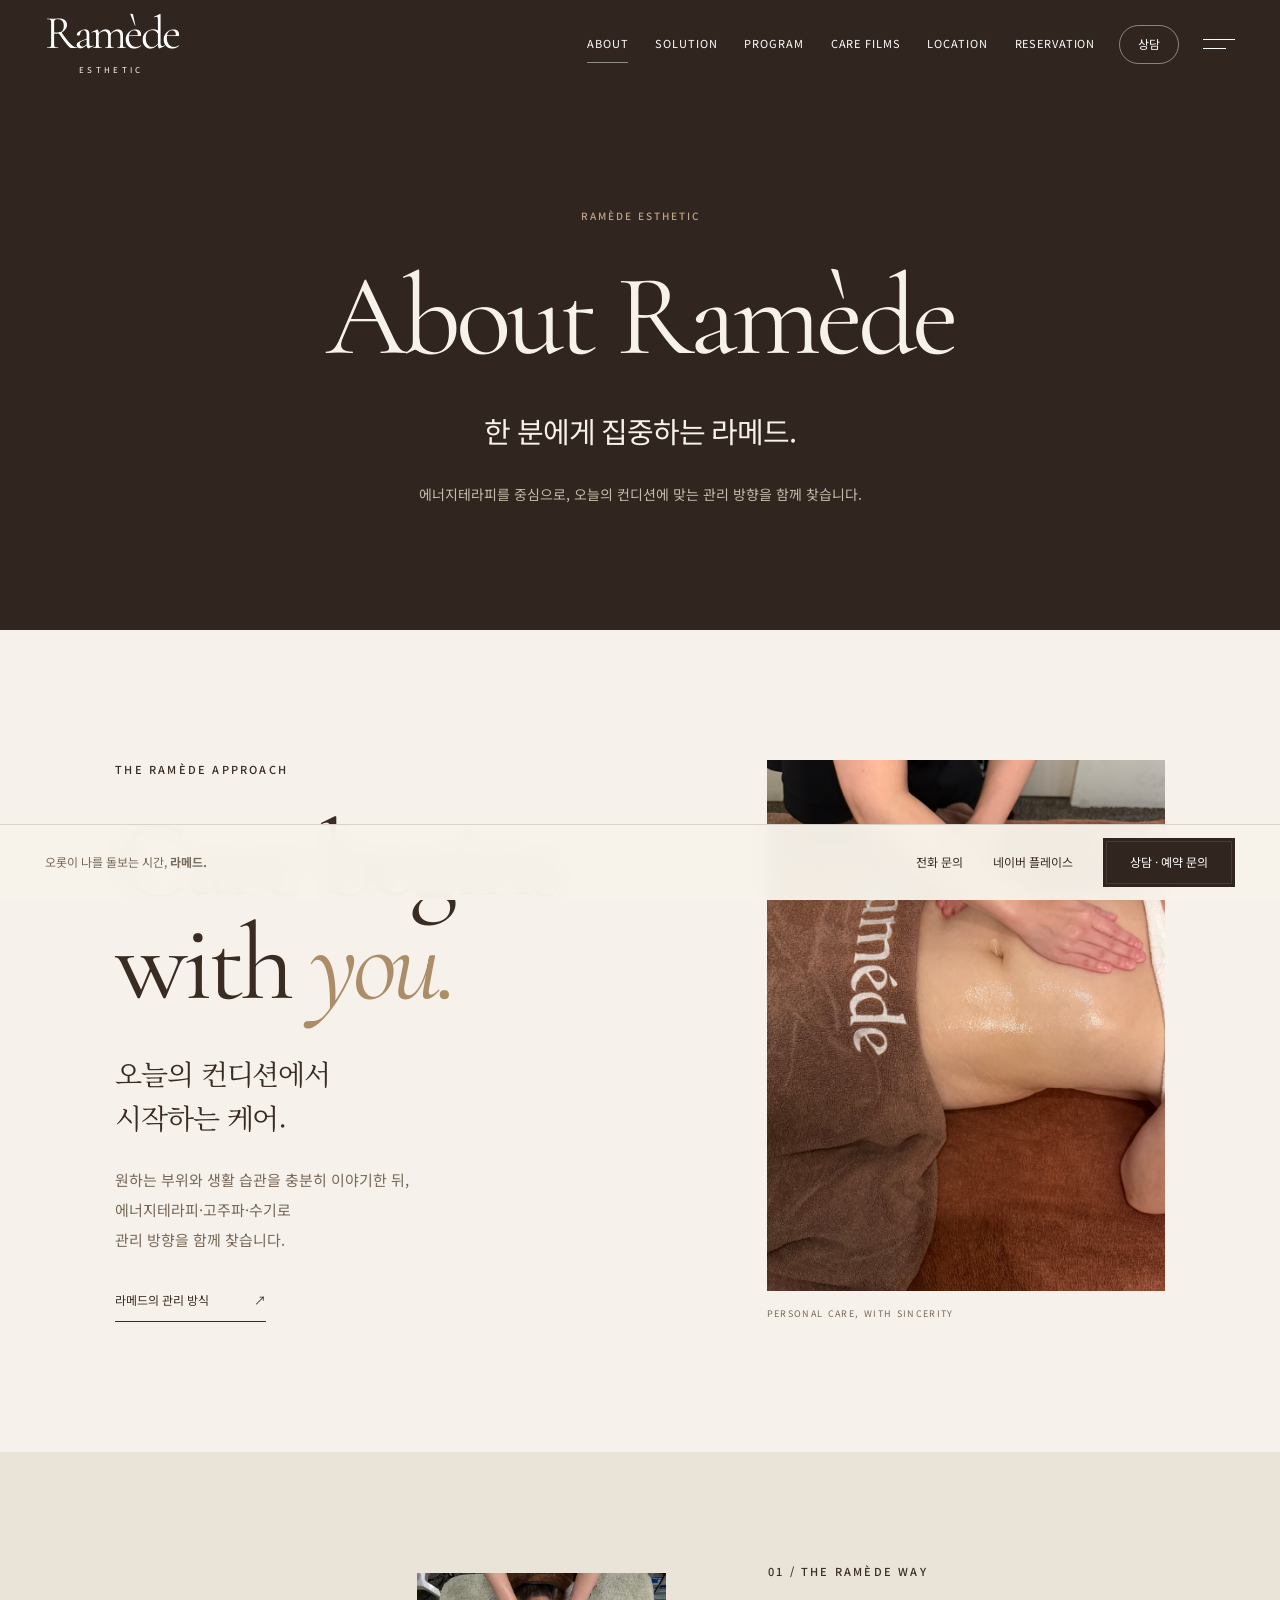
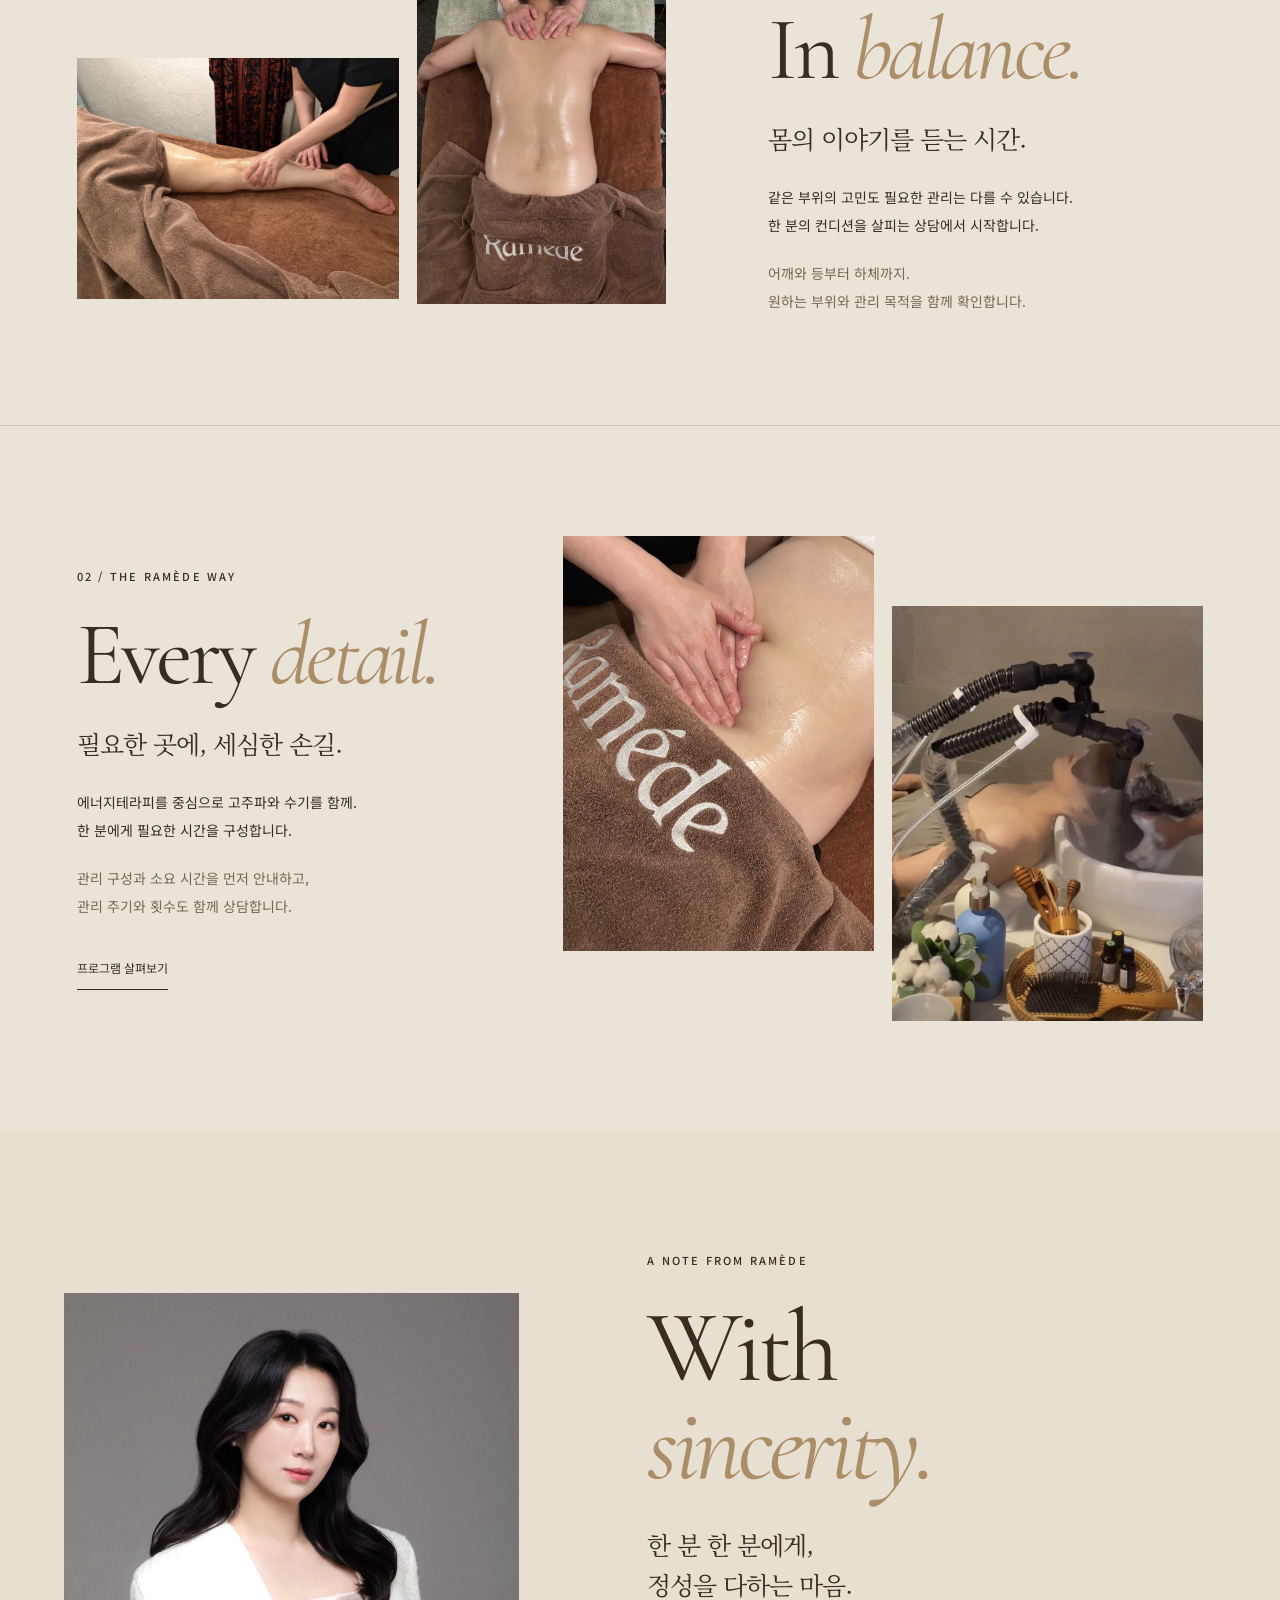
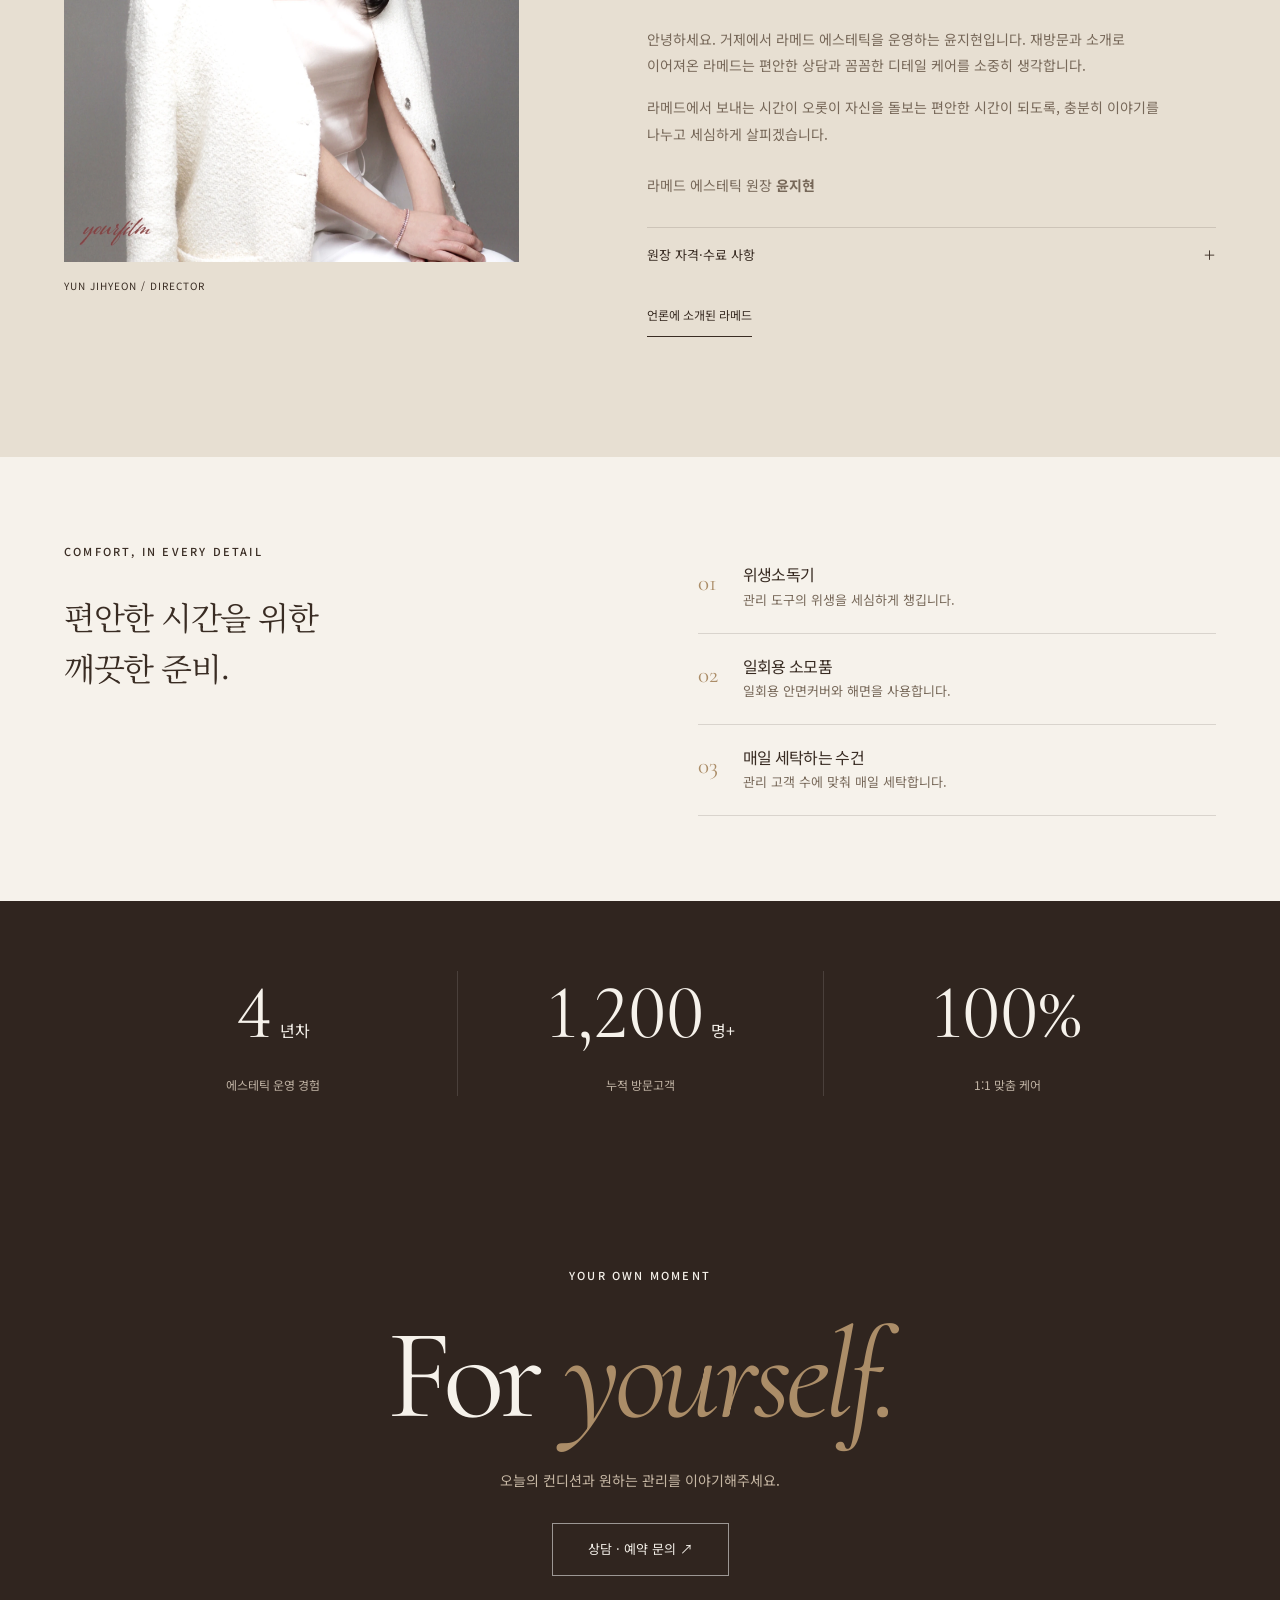
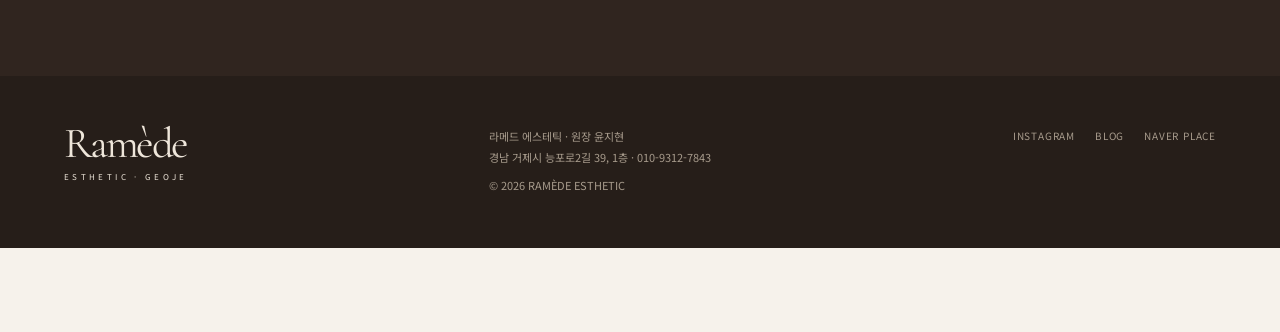
==== about.html @ 5713759b "Add dedicated pages and immersive navigation r44" ====
<!doctype html>
<html lang="ko"><head><meta charset="utf-8"><script>/* Set the initial position before content or fragment targets are parsed. */if('scrollRestoration' in history)history.scrollRestoration='manual';if(location.hash)history.replaceState(history.state,'',location.pathname+location.search);window.scrollTo({top:0,left:0,behavior:'instant'});window.addEventListener('pageshow',function(e){if(e.persisted)window.scrollTo({top:0,left:0,behavior:'instant'});});</script><meta name="viewport" content="width=device-width,initial-scale=1"><meta name="theme-color" content="#49382c"><title>라메드 소개 | 라메드 에스테틱</title><meta name="description" content="한 분 한 분의 컨디션을 살피는 라메드 에스테틱. 거제 능포동 에너지테라피·고주파·수기·헤드스파·맞춤 스킨케어. 상담 및 프로그램 안내."><meta property="og:title" content="라메드 에스테틱"><meta property="og:description" content="오롯이 나를 돌보는 시간, 라메드"><link rel="icon" href="favicon.svg"><link rel="preconnect" href="https://fonts.googleapis.com"><link rel="preconnect" href="https://fonts.gstatic.com" crossorigin><link href="https://fonts.googleapis.com/css2?family=Cormorant+Garamond:ital,wght@0,400;0,500;1,400&family=Noto+Sans+KR:wght@400;500;600&family=Noto+Serif+KR:wght@400;500&display=swap" rel="stylesheet"><link rel="stylesheet" href="style.css?v=20261109-r44"><script defer src="script.js?v=20261109-r44"></script></head><body class="subpage about-page"><a class="skip" href="#main">본문 바로가기</a><header class="site-header"><a class="logo" href="index.html" aria-label="라메드 처음으로">Ramède<span>ESTHETIC</span></a><nav class="desktop-nav" aria-label="주 메뉴"><a href="about.html">ABOUT</a><a href="solution.html">SOLUTION</a><a href="program.html">PROGRAM</a><a href="care-films.html">CARE FILMS</a><a href="location.html">LOCATION</a><a href="reservation.html">RESERVATION</a></nav><a class="header-contact" href="reservation.html">상담</a><button class="menu-toggle" aria-label="전체 메뉴 열기" aria-expanded="false" aria-controls="full-menu"><span></span><span></span></button></header><main id="main"><section class="page-heading"><p class="small-label">RAMÈDE ESTHETIC</p><h1>About Ramède</h1><h2>한 분에게 집중하는 라메드.</h2><p>에너지테라피를 중심으로, 오늘의 컨디션에 맞는 관리 방향을 함께 찾습니다.</p></section><section id="brand-story" class="brand-story"><div class="story-line reveal"><p class="small-label">THE RAMÈDE APPROACH</p><h2>Care begins<br>with <em>you.</em></h2><h3>오늘의 컨디션에서<br>시작하는 케어.</h3><p>원하는 부위와 생활 습관을 충분히 이야기한 뒤,<br>에너지테라피·고주파·수기로<br>관리 방향을 함께 찾습니다.</p><a class="underlined" href="#our-way">라메드의 관리 방식 <span>↗</span></a></div><figure class="about-photo reveal"><img src="promise-abdomen-20261106.jpeg" alt="라메드의 실제 복부 수기 관리" loading="lazy"><figcaption>PERSONAL CARE, WITH SINCERITY</figcaption></figure></section>
<div class="philosophy" id="our-way"><section class="balance feature"><div class="balance-photos reveal"><figure><img src="balance-small.webp" width="1600" height="1200" alt="라메드의 실제 하체 수기 관리 사진" loading="lazy"></figure><figure><img src="balance-large.webp" width="1350" height="1800" alt="라메드의 실제 등과 어깨 수기 관리 사진" loading="lazy"></figure></div><div class="feature-copy reveal"><p class="section-no">01 / THE RAMÈDE WAY</p><h2>In <em>balance.</em></h2><h3>몸의 이야기를 듣는 시간.</h3><p>같은 부위의 고민도 필요한 관리는 다를 수 있습니다.<br>한 분의 컨디션을 살피는 상담에서 시작합니다.</p><p class="subtle">어깨와 등부터 하체까지.<br>원하는 부위와 관리 목적을 함께 확인합니다.</p></div></section>
<section class="detail feature"><div class="feature-copy reveal"><p class="section-no">02 / THE RAMÈDE WAY</p><h2>Every <em>detail.</em></h2><h3>필요한 곳에, 세심한 손길.</h3><p>에너지테라피를 중심으로 고주파와 수기를 함께.<br>한 분에게 필요한 시간을 구성합니다.</p><p class="subtle">관리 구성과 소요 시간을 먼저 안내하고,<br>관리 주기와 횟수도 함께 상담합니다.</p><a class="underlined" href="program.html">프로그램 살펴보기</a></div><div class="detail-photo reveal"><img src="selected-photo-2-20261104.webp" alt="라메드의 실제 관리 손길" loading="lazy"><img src="detail-headspa-clean.webp" alt="라메드의 실제 헤드스파 관리 장면" loading="lazy"></div></section>
</div><section class="director section" id="director"><div class="director-photo reveal"><img src="director.webp" alt="라메드 에스테틱 윤지현 원장 프로필" loading="lazy"><span>YUN JIHYEON / DIRECTOR</span></div><div class="director-copy reveal"><p class="small-label">A NOTE FROM RAMÈDE</p><h2>With<br><em>sincerity.</em></h2><h3>한 분 한 분에게,<br>정성을 다하는 마음.</h3><p>안녕하세요. 거제에서 라메드 에스테틱을 운영하는 윤지현입니다. 재방문과 소개로 이어져온 라메드는 편안한 상담과 꼼꼼한 디테일 케어를 소중히 생각합니다.</p><p>라메드에서 보내는 시간이 오롯이 자신을 돌보는 편안한 시간이 되도록, 충분히 이야기를 나누고 세심하게 살피겠습니다.</p><p class="signature">라메드 에스테틱 원장 <strong>윤지현</strong></p><details class="credentials"><summary>원장 자격·수료 사항 <span>＋</span></summary><ul><li>에스테틱 운영 4년 차</li><li>피부관리사 국가자격증 취득 / 종합미용사 면허 취득</li><li>에너지테라피 자격증 2급 수료</li><li>체형관리사·두피관리사 자격증 1급 수료</li><li>경락마사지 강사증 1급 수료</li></ul></details><a class="underlined" href="https://www.sikyungnews.com/news_view.jsp?ncd=4983" target="_blank" rel="noopener">언론에 소개된 라메드</a></div></section>
<section class="hygiene section"><div class="reveal"><p class="small-label">COMFORT, IN EVERY DETAIL</p><h2>편안한 시간을 위한<br>깨끗한 준비.</h2></div><div class="hygiene-items reveal"><div><span>01</span><h3>위생소독기</h3><p>관리 도구의 위생을 세심하게 챙깁니다.</p></div><div><span>02</span><h3>일회용 소모품</h3><p>일회용 안면커버와 해면을 사용합니다.</p></div><div><span>03</span><h3>매일 세탁하는 수건</h3><p>관리 고객 수에 맞춰 매일 세탁합니다.</p></div></div></section>
<section class="facts" id="facts" aria-label="라메드의 관리 원칙"><div class="fact-item" style="--fact-order:0"><span class="sr-only">운영 4년 차</span><span class="fact-value" aria-hidden="true"><span data-count-to="4">4</span><span class="fact-unit">년차</span></span><p>에스테틱 운영 경험</p></div><div class="fact-item" style="--fact-order:1"><span class="sr-only">누적 방문고객 1200명 이상</span><span class="fact-value" aria-hidden="true"><span data-count-to="1200" data-count-format="ko-KR">1,200</span><span class="fact-unit">명+</span></span><p>누적 방문고객</p></div><div class="fact-item" style="--fact-order:2"><span class="sr-only">100퍼센트 1대1 맞춤 케어</span><span class="fact-value" aria-hidden="true"><span data-count-to="100">100</span>%</span><p>1:1 맞춤 케어</p></div></section>
<section class="page-cta"><p class="small-label">YOUR OWN MOMENT</p><h2>For <em>yourself.</em></h2><p>오늘의 컨디션과 원하는 관리를 이야기해주세요.</p><a class="outline-link" href="reservation.html">상담 · 예약 문의 ↗</a></section></main><footer><a class="logo" href="index.html">Ramède<span>ESTHETIC · GEOJE</span></a><div><p>라메드 에스테틱 · 원장 윤지현</p><p>경남 거제시 능포로2길 39, 1층 · 010-9312-7843</p><small>© 2026 RAMÈDE ESTHETIC</small></div><div class="social"><a href="https://www.instagram.com/ramede_spa/" target="_blank" rel="noopener">INSTAGRAM</a><a href="https://blog.naver.com/ramede_spa" target="_blank" rel="noopener">BLOG</a><a href="https://map.naver.com/p/entry/place/1915856797?placePath=%2Fhome" target="_blank" rel="noopener">NAVER PLACE</a></div></footer>

<div class="fixed-bar" aria-label="빠른 상담"><p>오롯이 나를 돌보는 시간, <strong>라메드.</strong></p><a href="tel:01093127843">전화 문의</a><a href="https://map.naver.com/p/entry/place/1915856797?placePath=%2Fhome" target="_blank" rel="noopener">네이버 플레이스</a><a class="fixed-primary" href="reservation.html">상담 · 예약 문의</a></div>
<div class="full-menu" id="full-menu" role="dialog" aria-modal="true" aria-label="전체 메뉴" hidden><div class="menu-masthead"><a class="logo" href="index.html" aria-label="라메드 처음으로">Ramède<span>ESTHETIC</span></a><button class="menu-close" aria-label="전체 메뉴 닫기">×</button><p>오롯이, 나를 돌보는 시간.</p></div><nav aria-label="전체 메뉴 항목"><a href="about.html">ABOUT <small>라메드 소개</small></a><div class="menu-group"><div class="menu-row"><a href="solution.html">SOLUTION</a><button aria-label="고민별 관리 하위 메뉴 열기" aria-expanded="false" aria-controls="solution-links">⌄</button></div><div id="solution-links" class="menu-sublinks" hidden><a href="body-care.html">전신·바디라인</a><a href="skin-care.html">피부 고민</a><a href="head-spa.html">두피·헤드스파</a><a href="focused-care.html">부위별 집중 관리</a></div></div><div class="menu-group"><div class="menu-row"><a href="program.html">PROGRAM</a><button aria-label="프로그램 하위 메뉴 열기" aria-expanded="false" aria-controls="program-links">⌄</button></div><div id="program-links" class="menu-sublinks" hidden><a href="body-care.html">Body Care · 전신 관리</a><a href="skin-care.html">Skin Care · 맞춤 스킨케어</a><a href="head-spa.html">Head Spa · 두피 관리</a><a href="focused-care.html">Focused Care · 부위별 관리</a></div></div><a href="care-films.html">CARE FILMS <small>실제 관리 영상</small></a><a href="location.html">LOCATION <small>오시는 길</small></a><a href="reservation.html">RESERVATION <small>상담·예약 문의</small></a></nav><div class="menu-contact"><a href="tel:01093127843">010-9312-7843</a><span>GEOJE · RAMÈDE ESTHETIC</span></div></div></body></html>
---- style.css ----
@charset "UTF-8";
:root{--ink:#392c23;--muted:#776859;--paper:#f6f2eb;--cream:#eae2d6;--dark:#30251f;--accent:#ab8d68;--line:#392c2326;--serif:'Cormorant Garamond','Noto Serif KR',serif;--sans:'Noto Sans KR','Apple SD Gothic Neo',sans-serif}
*{box-sizing:border-box}html{scroll-behavior:smooth;scroll-padding-top:100px}body{margin:0;background:var(--paper);color:var(--ink);font-family:var(--sans);font-size:16px;line-height:1.9;padding-bottom:84px;-webkit-font-smoothing:antialiased}a{color:inherit;text-decoration:none}button,input,summary{font:inherit}button{cursor:pointer}img,video{display:block;width:100%}img{height:auto}figure,p,h1,h2,h3,h4{margin:0}h1,h2,h3,h4{font-weight:400}h2{font-family:var(--serif);font-size:clamp(64px,7.6vw,112px);line-height:.95;letter-spacing:-.045em}h2 em{color:var(--accent);font-weight:400}h3{font-size:25px;line-height:1.6;letter-spacing:-.04em}p{word-break:keep-all}a:focus-visible,button:focus-visible,summary:focus-visible{outline:2px solid var(--accent);outline-offset:5px}.sr-only,.skip:not(:focus){position:absolute;width:1px;height:1px;clip-path:inset(50%);overflow:hidden}.skip:focus{position:fixed;z-index:100;background:white;padding:12px}.section{padding:120px max(5vw,24px)}.small-label,.section-no{font-family:var(--sans);font-size:11px;font-weight:500;letter-spacing:.2em;line-height:1.7}.small-label{margin-bottom:30px}.subtle{color:var(--muted)}
.site-header{position:fixed;inset:0 0 auto;z-index:50;display:flex;align-items:center;gap:30px;padding:24px 3.5vw;color:#fff;transition:background .5s,padding .5s}.site-header.scrolled{background:#30251ff2;padding-block:15px}.logo{font-family:var(--serif);font-size:47px;line-height:.8;letter-spacing:-.06em;flex-shrink:0}.logo span{font-family:var(--sans);display:block;font-size:8px;letter-spacing:.42em;line-height:1;margin:13px 0 0;text-align:center}.site-header nav{display:flex;gap:27px;margin-left:auto}.site-header nav a{font-size:11px;letter-spacing:.08em;padding:8px 0;position:relative}.site-header nav a:after{content:'';position:absolute;bottom:0;left:0;width:0;height:1px;background:currentColor;transition:width .4s}.site-header nav a:hover:after{width:100%}.quick{position:relative}.quick>button{border:1px solid #ffffff70;background:transparent;color:inherit;border-radius:40px;padding:8px 18px;font-size:12px}.quick>div{position:absolute;right:0;top:calc(100% + 15px);background:var(--paper);color:var(--ink);padding:18px 22px;width:170px;box-shadow:0 8px 30px #0002}.quick>div a{display:block;font-size:14px;padding:6px 0}.menu-toggle{width:32px;min-height:40px;background:none;border:0;padding:5px 0;display:none}.menu-toggle span{display:block;height:1px;background:currentColor;margin:8px 0;color:#fff}.menu-toggle span:last-child{width:23px}
.hero{height:calc(100svh - 76px);min-height:640px;position:relative;overflow:hidden;color:#fff;background:var(--dark)}.hero-film,.hero-poster{position:absolute;inset:0;height:100%;object-fit:cover;object-position:50% 64%;filter:saturate(.8)}.motion-poster{display:none}.hero-shade{position:absolute;inset:0;background:linear-gradient(180deg,#251b1745,#30231a25 40%,#21171180)}.hero-center{position:relative;z-index:2;display:flex;flex-direction:column;align-items:center;justify-content:center;text-align:center;height:100%;padding:115px 24px 150px}.hero-location{font-size:10px;letter-spacing:.25em;margin-bottom:27px}.hero-wordmark{font-family:var(--serif);font-size:clamp(110px,16vw,218px);letter-spacing:-.055em;line-height:.8}.hero-submark{font-size:10px;letter-spacing:.55em;margin:24px 0 38px}.hero h1{font-family:'Noto Serif KR',serif;font-size:clamp(23px,2.5vw,34px);line-height:1.7;letter-spacing:-.035em}.outline-link{display:inline-flex;align-items:center;justify-content:center;min-height:48px;border:1px solid #ffffff85;border-radius:40px;padding:11px 30px;font-size:13px;transition:background .4s}.outline-link:hover{background:#fff2}.hero .outline-link{margin-top:30px}.scroll-cue{position:absolute;bottom:27px;left:50%;transform:translateX(-50%);font-size:9px;letter-spacing:.25em;display:flex;flex-direction:column;align-items:center;gap:13px}.scroll-cue i{height:30px;width:1px;background:#ffffff65}.hero-event{position:absolute;bottom:37px;left:3.5vw;z-index:3;display:flex;gap:19px;align-items:center;font-size:12px;line-height:1.7;max-width:40%}.hero-event>span{font-size:9px;letter-spacing:.16em;border-right:1px solid #fff5;padding-right:18px}.hero-event small{display:block;font-size:10px;opacity:.7;margin-top:3px}
.facts{display:grid;grid-template-columns:repeat(3,1fr);padding:70px 7vw;background:var(--dark);color:var(--paper);text-align:center}.fact-item+div{border-left:1px solid #ffffff20}.fact-value{display:block;font-family:var(--serif);font-size:clamp(45px,6vw,80px);line-height:1.1;font-variant-numeric:lining-nums}.fact-unit{font-family:var(--sans);font-size:16px;margin-left:7px}.fact-item p{color:#c0b3a4;font-size:12px;margin-top:18px}.brand-story{display:grid;grid-template-columns:1fr .8fr;gap:12vw;align-items:center;padding:130px 9vw;background:var(--paper)}.story-line h2{font-size:clamp(75px,8.5vw,125px)}.story-line h3{font-family:'Noto Serif KR',serif;font-size:28px;margin-top:35px}.story-line>p:not(.small-label){color:var(--muted);font-size:15px;margin-top:25px;line-height:2}.underlined{display:inline-flex;gap:45px;border-bottom:1px solid var(--ink);font-size:12px;padding:9px 0;margin-top:28px}.about-photo{align-self:stretch;display:flex;flex-direction:column;justify-content:center}.about-photo img{aspect-ratio:3/4;object-fit:cover;object-position:65% 50%}.about-photo figcaption{font-size:9px;letter-spacing:.15em;margin-top:14px;color:var(--muted)}
.philosophy{background:#eae3d8}.feature{display:grid;grid-template-columns:1.15fr .85fr;gap:8vw;align-items:center;padding:110px 6vw}.feature-copy h2{font-size:clamp(60px,7vw,100px);margin:26px 0}.feature-copy h3{font-family:'Noto Serif KR',serif;font-size:25px;margin-bottom:25px}.feature-copy>p:not(.section-no){font-size:14px;line-height:2}.feature-copy .subtle{margin-top:20px;font-size:13px}.balance-photos{display:grid;grid-template-columns:1.1fr .85fr;gap:18px;align-items:center}.balance-photos figure{margin:0;overflow:hidden}.balance-photos figure:first-child{margin-top:80px}.balance-photos figure:first-child img{aspect-ratio:4/3;object-fit:cover}.balance-photos figure:last-child img{aspect-ratio:3/4;object-fit:cover}.detail{grid-template-columns:.75fr 1.25fr;border-top:1px solid var(--line)}.detail-photo{display:grid;grid-template-columns:1fr 1fr;gap:18px;align-items:start}.detail-photo img{aspect-ratio:3/4;object-fit:cover}.detail-photo img:last-child{margin-top:70px}
.films{background:var(--dark);color:var(--paper);padding-top:95px}.films-heading{display:flex;flex-direction:column;align-items:center;text-align:center;padding:0 24px 65px}.films-heading h2{font-size:clamp(70px,8vw,115px)}.films-heading>p:last-child{font-size:14px;margin-top:26px;color:#c3b7a9}.film-grid{display:grid;grid-template-columns:repeat(4,1fr)}.film-card{height:560px;position:relative;overflow:hidden;border-right:1px solid #fff3}.film-card video,.film-card>.motion-poster{position:absolute;inset:0;width:100%;height:100%;object-fit:cover;filter:saturate(.85);transition:transform 1.5s}.film-card:hover video{transform:scale(1.035)}.film-shade{position:absolute;inset:0;background:linear-gradient(#241a1640,transparent 35%,#241a1680)}.film-top{position:absolute;inset:27px 22px auto}.film-top>span{font-size:9px;letter-spacing:.15em;opacity:.8}.film-top h3{font-family:var(--serif);font-size:clamp(28px,3vw,42px);line-height:1.1;font-style:italic;margin-top:13px}.film-bottom{position:absolute;inset:auto 22px 25px}.film-bottom p{font-size:15px}.pill{display:inline-block;font-size:10px;border-bottom:1px solid #fff6;padding:6px 0;margin-top:8px}.film-note{font-size:11px;text-align:center;padding:18px 20px 24px;color:#bfb09f}
.program{background:var(--paper)}.program-heading{display:flex;justify-content:space-between;gap:40px;align-items:end;margin-bottom:65px}.program-heading h2{font-size:clamp(75px,9vw,120px)}.program-intro{padding-bottom:8px}.program-intro p{font-family:'Noto Serif KR',serif;font-size:23px}.program-intro span{display:block;font-size:12px;color:var(--muted);margin-top:20px}.program-grid{display:grid;grid-template-columns:1fr 1fr;border-top:1px solid var(--ink)}.program-item{padding:35px 35px 35px 0;border-bottom:1px solid var(--line);position:relative}.program-item:nth-child(even){padding-left:35px;padding-right:0;border-left:1px solid var(--line)}.program-top{display:flex;justify-content:space-between;gap:15px;font-size:10px;letter-spacing:.1em;color:var(--muted)}.program-top b{font-weight:500}.program-item h3{font-size:23px;margin:28px 0 16px}.program-item>p{font-size:14px;color:var(--muted);min-height:85px;max-width:480px}.price{display:flex;align-items:end;justify-content:space-between;gap:15px;margin-top:28px}.price>span{font-size:12px;color:var(--muted)}.price s{display:block}.price strong{font-family:var(--serif);font-size:37px;font-weight:400;white-space:nowrap;line-height:1.3}.price small{font-family:var(--sans);font-size:12px;margin:0 6px}.recommend{position:absolute;right:0;top:76px;color:var(--muted);font-size:10px}.selected-care-photos.program-care-film{margin-top:70px;position:relative;aspect-ratio:16/9;overflow:hidden;background:var(--cream)}.program-care-film>.program-film-fallback,.program-care-film>video{position:absolute;inset:0;height:100%;width:100%;object-fit:contain}.program-care-film>video{opacity:0;transition:opacity .6s}.program-care-film>video.is-playing{opacity:1}.focused{display:grid;grid-template-columns:1fr 1fr;gap:8vw;padding-top:65px;margin-top:65px;border-top:1px solid var(--line)}.focused h3{font-family:'Noto Serif KR',serif;font-size:27px}.focused-price{font-size:14px;margin-top:25px}.focused-price span{display:block;font-size:14px}.focused-price strong{font-family:var(--serif);display:block;font-size:38px;font-weight:400;margin-top:15px}.focused h4{font-size:17px;font-weight:500;margin-bottom:15px}.focused>div>p:not(.small-label){font-size:14px;color:var(--muted);line-height:2.1}.focused>div>p+h4{margin-top:30px}.focused small{font-size:11px;color:var(--muted);display:block;margin-top:25px}
.director{display:grid;grid-template-columns:.8fr 1fr;gap:10vw;align-items:center;background:#e7dfd2}.director-photo img{aspect-ratio:4/5;object-fit:cover;object-position:center 28%}.director-photo>span{font-size:10px;letter-spacing:.1em;display:block;margin-top:14px}.director-copy h2{font-size:clamp(70px,8vw,110px)}.director-copy h3{font-family:'Noto Serif KR',serif;font-size:25px;margin:30px 0 22px}.director-copy>p:not(.small-label){font-size:14px;color:var(--muted);margin-top:15px;max-width:530px}.director-copy .signature{margin-top:25px!important}.credentials{margin-top:28px;font-size:13px;border-top:1px solid var(--line);padding-top:15px}.credentials summary{display:flex;justify-content:space-between;cursor:pointer}.credentials ul{padding-left:18px;color:var(--muted);font-size:12px}.hygiene{display:grid;grid-template-columns:1fr 1fr;gap:9vw;padding-block:85px}.hygiene h2{font-family:'Noto Serif KR',serif;font-size:32px;line-height:1.6}.hygiene-items>div{display:grid;grid-template-columns:30px 1fr;column-gap:15px;padding:20px 0;border-bottom:1px solid var(--line)}.hygiene-items span{grid-row:span 2;font-family:var(--serif);font-size:23px;color:var(--accent)}.hygiene-items h3{font-size:16px}.hygiene-items p{font-size:13px;color:var(--muted)}.faq{display:grid;grid-template-columns:.85fr 1.15fr;gap:8vw;padding-top:70px;background:#eee8df}.faq h2{font-size:68px}.faq>div>p:last-child{font-size:15px;margin-top:25px}.faq-list details{border-bottom:1px solid var(--line);padding:22px 0}.faq-list summary{font-size:15px;cursor:pointer;list-style:none;display:flex;justify-content:space-between;gap:15px}.faq-list summary:after{content:'+';color:var(--accent)}.faq-list details[open] summary:after{content:'−'}.faq-list details p{font-size:13px;color:var(--muted);padding-top:15px}
.visit{position:relative;color:var(--paper);background:var(--dark);padding:110px 5vw;text-align:center;overflow:hidden}.visit>img{position:absolute;inset:0;height:100%;object-fit:cover;opacity:.18}.visit-shade{position:absolute;inset:0;background:#30251f66}.visit-content{position:relative}.visit h2{font-size:clamp(85px,10vw,140px)}.visit-content>p:not(.small-label){font-family:'Noto Serif KR',serif;font-size:22px;margin:30px 0}.visit .outline-link{min-width:210px}.visit-info{margin-top:40px;font-size:12px;color:#d0c5b6}.visit-info>a{display:inline-flex;border:1px solid #fff5;border-radius:40px;padding:10px 35px;margin-top:25px;color:white;font-size:13px}footer{background:#261e19;color:#a79b8c;padding:50px 5vw;display:flex;justify-content:space-between;align-items:start;gap:35px}footer .logo{font-size:43px;color:#eee6da}footer p,footer small{font-size:11px;line-height:1.9}.social{display:flex;gap:20px;font-size:10px;letter-spacing:.08em}.fixed-bar{position:fixed;bottom:0;left:0;right:0;z-index:45;background:#f7f3ebf5;border-top:1px solid var(--line);display:flex;align-items:center;gap:30px;padding:13px 3.5vw;min-height:76px;backdrop-filter:blur(12px)}.fixed-bar>p{font-size:12px;margin-right:auto;color:var(--muted)}.fixed-bar>a{font-size:12px;white-space:nowrap}.fixed-primary{padding:13px 27px;background:var(--dark);color:#fff;position:relative;animation:booking-breathe 6s ease-in-out infinite}.fixed-primary:after{content:'';position:absolute;inset:3px;border:1px solid #b69a7330;pointer-events:none}@keyframes booking-breathe{0%,100%{background:#30251f}50%{background:#594331}}
.js-motion .reveal{opacity:0;transition:opacity .85s ease,transform 1s cubic-bezier(.2,.65,.3,1)}.js-motion .reveal[data-motion=left]{transform:translateX(-16px)}.js-motion .reveal[data-motion=right]{transform:translateX(16px)}.js-motion .reveal[data-motion=zoom]{transform:scale(.985)}.js-motion .reveal[data-motion=story],.js-motion .reveal[data-motion=unveil]{transform:none}.js-motion .reveal.visible{opacity:1;transform:none}.facts.fact-motion .fact-item{opacity:0;transition:opacity .8s ease;transition-delay:calc(var(--fact-order)*.1s)}.facts.fact-motion.facts-visible .fact-item{opacity:1}.text-motion{transition:opacity .85s ease var(--text-delay)}
@media(min-width:1500px){.section,.feature,.brand-story{padding-inline:max(7vw,calc((100vw - 1440px)/2))}.film-card{height:680px}}
@media(max-width:1100px){.site-header nav{display:none}.site-header .quick{margin-left:auto}.menu-toggle{display:block}.site-header nav.open{display:flex;position:absolute;top:100%;left:0;right:0;background:var(--dark);padding:25px 6vw;flex-direction:column;gap:12px}.site-header nav.open a{font-size:15px}.film-card{height:470px}.brand-story{gap:7vw}.feature{gap:5vw}.feature-copy h2{font-size:65px}.recommend{position:static;margin-top:10px}.program-item.featured h3{margin-top:10px}}
@media(max-width:760px){html{scroll-padding-top:80px}body{padding-bottom:84px}.site-header{padding:21px 22px;gap:18px}.site-header.scrolled{padding-block:15px}.logo{font-size:38px}.logo span{font-size:6px;margin-top:10px}.quick>button{font-size:12px;padding:7px 16px}.hero{min-height:650px;height:calc(100svh - 74px);max-height:1000px}.hero-center{padding:100px 20px 170px}.hero-location{font-size:8px;margin-bottom:28px}.hero-wordmark{font-size:clamp(96px,27vw,150px)}.hero-submark{font-size:8px;margin:22px 0 32px}.hero h1{font-size:22px}.hero .outline-link{margin-top:28px;font-size:12px}.hero-film,.hero-poster{object-position:50% 65%}.hero-event{bottom:73px;left:22px;right:22px;max-width:100%;justify-content:center;font-size:10px;gap:12px}.hero-event>span{font-size:8px;padding-right:12px}.hero-event small{font-size:9px}.scroll-cue{bottom:16px;font-size:7px;gap:7px}.scroll-cue i{height:20px}.facts{padding:48px 15px}.fact-value{font-size:42px}.fact-unit{font-size:11px;margin-left:3px}.fact-item p{font-size:10px;margin-top:14px}.brand-story{display:block;padding:75px 25px}.story-line h2{font-size:84px}.story-line h3{font-size:24px;margin-top:25px}.story-line>p:not(.small-label){font-size:14px;line-height:2;margin-top:22px}.small-label,.section-no{font-size:10px;margin-bottom:22px}.about-photo{margin:45px 0 0 18%;width:82%}.about-photo img{aspect-ratio:4/5}.about-photo figcaption{font-size:8px}.feature{display:flex;flex-direction:column;gap:38px;padding:65px 22px;align-items:stretch}.feature-copy h2{font-size:67px;margin:22px 0}.feature-copy h3{font-size:23px;margin-bottom:20px}.feature-copy>p:not(.section-no){font-size:14px}.feature-copy .subtle{font-size:13px}.balance-photos{gap:12px;grid-template-columns:1.1fr .9fr}.balance-photos figure:first-child{margin-top:45px}.balance .feature-copy{padding-left:12px}.detail{flex-direction:column-reverse}.detail-photo{gap:12px}.detail-photo img:last-child{margin-top:38px}.detail .feature-copy{padding-left:12px}.films{padding-top:65px}.films-heading{padding-bottom:40px}.films-heading h2{font-size:65px}.films-heading>p:last-child{font-size:13px;margin-top:20px}.film-grid{grid-template-columns:1fr 1fr}.film-card{height:auto;aspect-ratio:3/4;border-bottom:1px solid #fff3}.film-top{inset:18px 14px auto}.film-top>span{font-size:7px;letter-spacing:.08em}.film-top h3{font-size:28px;margin-top:10px}.film-bottom{inset:auto 14px 17px}.film-bottom p{font-size:12px}.pill{font-size:9px;margin-top:3px}.film-note{font-size:10px;padding-inline:22px}.section{padding:70px 22px}.program-heading{display:block;margin-bottom:35px}.program-heading h2{font-size:85px}.program-intro{margin-top:30px}.program-intro p{font-size:20px}.program-intro span{font-size:11px;margin-top:12px}.program-grid{grid-template-columns:1fr}.program-item,.program-item:nth-child(even){padding:26px 0;border-left:0}.program-item h3{font-size:21px;margin-top:20px}.program-item>p{min-height:0;font-size:14px}.program-top{font-size:9px}.price{margin-top:23px}.price strong{font-size:34px}.price small,.price>span{font-size:11px}.recommend{position:absolute;right:0;top:55px;font-size:9px;margin:0}.program-item.featured h3{margin-top:20px}.selected-care-photos.program-care-film{margin-top:40px}.focused{grid-template-columns:minmax(0,.9fr) minmax(0,1.1fr);gap:18px;padding-top:35px;margin-top:40px}.focused>div{min-width:0}.focused h3{font-size:19px;line-height:1.7}.focused .small-label{font-size:8px}.focused>div>p:not(.small-label){font-size:12px}.focused-price span{font-size:11px}.focused-price strong{font-size:23px;line-height:1.5}.focused h4{font-size:14px;margin-bottom:12px}.focused small{font-size:10px}.director{display:block}.director-photo{width:80%;margin-bottom:45px}.director-copy h2{font-size:85px}.director-copy h3{font-size:23px}.director-copy>p:not(.small-label){font-size:14px}.hygiene{display:block}.hygiene h2{font-size:28px}.hygiene-items{margin-top:25px}.hygiene-items p{font-size:12px}.faq{display:block}.faq h2{font-size:62px}.faq-list{margin-top:30px}.faq-list summary{font-size:14px}.faq-list details p{font-size:13px}.visit{padding:80px 22px}.visit h2{font-size:87px}.visit-content>p:not(.small-label){font-size:20px}.visit-info{font-size:12px}.visit-info p:nth-child(2){max-width:280px;margin:10px auto 0}.visit .outline-link{font-size:12px}.visit-info>a{font-size:12px}footer{flex-wrap:wrap;padding:40px 22px;gap:25px}footer .logo{font-size:40px}.social{width:100%;font-size:9px}.fixed-bar{padding:10px 10px calc(10px + env(safe-area-inset-bottom));gap:7px;min-height:74px;display:grid;grid-template-columns:.8fr 1.1fr 1.3fr}.fixed-bar>p{display:none}.fixed-bar>a{font-size:11px;text-align:center;white-space:normal;line-height:1.6;padding:13px 4px}.fixed-primary{min-height:46px;display:flex;align-items:center;justify-content:center}}
@media(prefers-reduced-motion:reduce){html{scroll-behavior:auto}.js-motion .reveal,.js-motion .reveal[data-motion]{opacity:1;transform:none;transition:none}.facts.fact-motion .fact-item{opacity:1;transition:none}.fixed-primary{animation:none}.film-card:hover video{transform:none}.text-motion{transition:none}}

/* Visible original image while mobile autoplay is unavailable. */
.hero-poster{display:block;z-index:0}.hero-film{z-index:1;opacity:0;transition:opacity .6s}.hero-film.is-playing{opacity:1}.hero-shade{z-index:2}.hero-center{z-index:3}
@media(max-width:760px){.fixed-bar>a{font-size:12px}.hero-event{font-size:11px}.hero-event small{font-size:10px}.film-top>span{font-size:8px}.pill{font-size:10px}.film-bottom p{font-size:13px}}

/* Explicit image heights override intrinsic HTML dimensions on mobile Safari. */
.balance-photos figure img{height:auto;max-width:100%;object-fit:contain;object-position:center}.balance-photos figure:first-child img,.balance-photos figure:last-child img{aspect-ratio:auto;height:auto}
@media(max-width:760px){.balance-photos{grid-template-columns:1fr 1fr;align-items:center}.balance-photos figure:first-child{margin-top:0}.balance-photos figure{min-width:0}.balance-photos figure img{height:auto;aspect-ratio:auto;object-fit:contain}}
/* r44: a complete page hierarchy and immersive menu, in Ramede's palette. */
[hidden]{display:none!important}.menu-toggle{display:block;color:inherit}.header-contact{border:1px solid #ffffff70;border-radius:40px;padding:7px 18px;font-size:12px;white-space:nowrap}.site-header .desktop-nav{margin-left:auto}.site-header .desktop-nav a[aria-current=page]{border-bottom:1px solid #fff7}.site-header{gap:24px}.subpage .site-header{background:var(--dark)}.menu-open{overflow:hidden}.full-menu{position:fixed;inset:0;z-index:100;background:linear-gradient(110deg,#eee5d9,#faf8f3 52%,#fff);color:var(--ink);overflow:auto;overscroll-behavior:contain;padding:0 6vw 40px}.menu-masthead{position:relative;min-height:230px;border-bottom:1px solid var(--line);display:flex;align-items:center;justify-content:space-between;padding:50px 0}.menu-masthead .logo{font-size:100px}.menu-masthead .logo span{font-size:12px;margin-top:23px}.menu-masthead p{font-size:12px;color:var(--muted);margin-right:9vw}.menu-close{position:absolute;right:0;top:28px;width:45px;height:45px;display:flex;align-items:center;justify-content:center;border:0;background:none;font-size:43px;line-height:1;font-family:Arial,sans-serif;color:var(--ink);font-weight:200}.full-menu>nav{padding:40px 0;max-width:850px}.full-menu>nav>a,.menu-row>a{display:flex;align-items:center;gap:35px;font-size:clamp(22px,3.1vw,40px);letter-spacing:.04em;line-height:1.7;padding:8px 0}.full-menu>nav>a small{font-size:12px;color:var(--muted);letter-spacing:0}.menu-row{display:flex;align-items:center;gap:25px}.menu-row>button{border:0;background:none;padding:10px 15px;color:var(--ink);font-size:25px}.menu-row>button[aria-expanded=true]{rotate:180deg}.menu-sublinks{padding:10px 0 20px 30px;border-left:1px solid var(--line);margin:10px 0 15px}.menu-sublinks a{display:block;font-size:15px;color:var(--muted);padding:8px 0}.menu-contact{display:flex;justify-content:space-between;gap:20px;font-size:12px;color:var(--muted);border-top:1px solid var(--line);padding-top:25px}.menu-contact span{font-size:10px;letter-spacing:.15em}.full-menu a:hover{color:#a48765}
.home-story{padding:115px 24px 100px;text-align:center;background:var(--dark);color:var(--paper)}.home-story h2{font-size:clamp(90px,12vw,170px)}.home-story>p:not(.small-label){font-family:'Noto Serif KR',serif;font-size:25px;margin-top:40px}.home-story .underlined{color:#d8cab8;border-color:#d8cab870}.home-editorial{display:grid;grid-template-columns:1.1fr 1fr;gap:10vw;align-items:center;padding:110px 7vw;background:var(--cream)}.home-editorial .editorial-image img{height:auto;aspect-ratio:4/5;object-fit:cover;object-position:70% 50%}.home-editorial h2{font-size:clamp(75px,9vw,125px)}.home-editorial h3{font-family:'Noto Serif KR',serif;font-size:26px;margin:32px 0 20px}.home-editorial p:not(.small-label){font-size:14px;color:var(--muted)}.home-program,.category-list{display:grid;grid-template-columns:.7fr 1.5fr;gap:7vw;background:var(--dark);color:var(--paper)}.listing-intro{align-self:start;position:sticky;top:150px}.listing-intro h2{font-size:clamp(60px,7vw,95px)}.listing-intro>p:not(.small-label){font-size:14px;color:#bcad9c;margin-top:30px}.listing-intro .underlined{color:#cbbda9;border-color:#cbbda980;font-size:12px;gap:20px}.category-grid{display:grid;grid-template-columns:1fr 1fr;gap:42px 27px;align-items:start}.care-category{position:relative;display:block;overflow:hidden;border-radius:0 32px 0 0;background:#49382c;isolation:isolate;aspect-ratio:3/4}.care-category:nth-child(even){margin-top:80px}.care-category>img{position:absolute;inset:0;width:100%;height:100%;object-fit:cover;object-position:50% 43%;transition:transform 1.3s,filter 1.3s;z-index:-2}.care-category:after{content:'';position:absolute;inset:0;background:linear-gradient(transparent 25%,#241a17c4);z-index:-1}.care-category>div{position:absolute;inset:auto 25px 25px;color:#fff}.care-category span{font-family:var(--serif);font-size:35px;line-height:1.1;display:block;margin-bottom:12px}.care-category h3{font-size:17px;margin-bottom:10px}.care-category p{font-size:12px;line-height:1.9;opacity:.85}.care-category b{display:block;font-size:10px;letter-spacing:.05em;font-weight:400;margin-top:18px}.care-category:hover img{transform:scale(1.035);filter:saturate(.9)}
.page-heading{padding:180px 6vw 95px;text-align:center;background:var(--dark);color:var(--paper)}.page-heading h1{font-family:var(--serif);font-size:clamp(75px,9vw,130px);line-height:1.1;letter-spacing:-.04em}.page-heading h2{font-family:var(--sans);font-size:29px;line-height:1.7;letter-spacing:-.04em;margin-top:25px}.page-heading>p:last-child{font-size:14px;line-height:2;color:#c8bba9;max-width:700px;margin:24px auto 0}.page-heading .small-label{font-size:10px;color:#bda68a}.about-page .page-heading{min-height:70svh;display:flex;flex-direction:column;align-items:center;justify-content:center}.page-cta{padding:100px 24px;text-align:center;background:var(--dark);color:var(--paper)}.page-cta h2{font-size:clamp(90px,10vw,140px)}.page-cta>p:not(.small-label){font-size:14px;color:#c7b8a5;margin:30px 0}.page-cta .outline-link{border-radius:0;padding:13px 35px}.catalog-page{background:var(--dark)}.catalog-page .category-list{padding-top:35px}.price-directory{background:var(--paper)}.price-directory h2,.section-korean{font-family:'Noto Serif KR',serif;font-size:34px;line-height:1.7;letter-spacing:-.035em}.price-directory>p:not(.small-label){font-size:14px;color:var(--muted);margin:20px 0 35px}.price-links{max-width:900px}.price-links>a{display:flex;justify-content:space-between;gap:20px;padding:22px 0;border-bottom:1px solid var(--line);font-size:15px}.price-links b{font-weight:400;white-space:nowrap}.treatment-cover{background:var(--cream);padding:0 6vw 55px;display:flex;justify-content:center}.treatment-cover img{width:100%;max-width:1100px;height:620px;object-fit:contain;background:var(--cream)}.leg-cover img{max-width:1100px;height:auto}.headspa-cover img{max-height:650px}.treatment-intro{text-align:center}.treatment-intro h2{font-family:'Noto Serif KR',serif;font-size:35px;line-height:1.7;letter-spacing:-.045em}.treatment-intro>p:last-child{font-size:15px;color:var(--muted);margin-top:30px}.single-program{grid-template-columns:1fr;max-width:800px;margin:auto}.single-program .program-item{padding-right:0}.skin-programs{background:var(--paper)}.skin-options{display:grid;grid-template-columns:repeat(3,1fr);gap:35px;margin-top:50px}.skin-options article{border-top:1px solid var(--line);padding-top:22px}.skin-options span{font-family:var(--serif);color:var(--accent);font-size:32px}.skin-options h3{font-size:21px;margin:15px 0}.skin-options p{font-size:14px;color:var(--muted)}.focused-cost{margin-top:55px;border-top:1px solid var(--line);padding-top:30px}.focused-cost strong{font-family:var(--serif);font-size:42px;font-weight:400}.focused-cost p{font-size:14px;color:var(--muted);margin:10px 0}.treatment-page>.selected-care-photos,.treatment-page main>.selected-care-photos,.film-page main>.selected-care-photos{margin:0 6vw}.treatment-page .focused{margin-top:0;padding-top:0;border-top:0}.film-page .films-heading{display:none}.film-page .films{padding-top:0}.location-details{display:grid;grid-template-columns:1fr 1fr;gap:8vw;align-items:center}.location-details>img{height:auto;aspect-ratio:4/5;object-fit:cover}.location-details h2{font-size:95px}.location-details dl{font-size:14px;margin:30px 0 0}.location-details dt{color:var(--muted);font-size:11px;margin-top:18px}.location-details dd{margin:5px 0 0}.reservation-options{display:grid;grid-template-columns:1fr 1fr;gap:40px}.contact-choice{padding:45px;border:1px solid var(--line);background:#eee7db;transition:background .4s}.contact-choice:hover{background:#e6d9c6}.contact-choice>span{font-size:10px;letter-spacing:.15em;color:var(--muted)}.contact-choice h2{font-family:'Noto Serif KR',serif;font-size:36px;line-height:1.5;margin:35px 0 20px}.contact-choice p{font-size:14px;color:var(--muted)}.contact-choice b{font-size:13px;display:block;font-weight:400;margin-top:35px}.reservation-hours{grid-column:1/-1;font-size:14px;color:var(--muted);text-align:center}.reservation-hours a{display:inline-block;border-bottom:1px solid var(--line);margin-top:20px}.subpage .brand-story .underlined{margin-top:25px}.film-card{cursor:default}
@media(max-width:1100px){.site-header .header-contact{margin-left:auto}.site-header .desktop-nav{display:none}.home-program,.category-list{grid-template-columns:.8fr 1.5fr;gap:35px}.care-category>div{inset:auto 18px 20px}.care-category span{font-size:30px}.care-category p{font-size:11px}.category-grid{gap:25px 18px}}
@media(max-width:760px){.site-header{gap:18px}.header-contact{padding:7px 15px}.full-menu{padding:0 22px 30px}.menu-masthead{min-height:180px;padding:50px 0 35px;align-items:end}.menu-masthead .logo{font-size:75px}.menu-masthead .logo span{font-size:10px;margin-top:18px}.menu-masthead p{display:none}.menu-close{top:15px;right:-5px;font-size:38px}.full-menu>nav{padding:27px 0 30px}.full-menu>nav>a,.menu-row>a{font-size:23px;padding:10px 0;gap:15px;letter-spacing:.04em;line-height:1.6}.full-menu>nav>a small{display:none}.menu-row{gap:12px}.menu-row>button{font-size:23px;padding:6px 15px}.menu-sublinks{margin:0 0 10px;padding:4px 0 9px 18px}.menu-sublinks a{font-size:13px;padding:8px 0}.menu-contact{flex-direction:column;gap:12px;padding-top:18px}.menu-contact span{font-size:8px}.home-story{padding:75px 22px}.home-story h2{font-size:89px}.home-story>p:not(.small-label){font-size:21px;margin-top:30px}.home-editorial{display:flex;flex-direction:column;gap:40px;align-items:stretch;padding:65px 22px}.home-editorial .editorial-image{width:88%}.home-editorial .editorial-image img{aspect-ratio:4/5}.home-editorial>div{padding-left:10%}.home-editorial h2{font-size:80px}.home-editorial h3{font-size:23px;margin:25px 0 18px}.home-editorial p:not(.small-label){font-size:14px}.home-program,.category-list{display:block}.listing-intro{position:static;margin-bottom:40px}.listing-intro h2{font-size:80px}.listing-intro>p:not(.small-label){margin-top:25px}.category-grid{grid-template-columns:1fr;gap:25px}.care-category{width:90%;aspect-ratio:4/5}.care-category:nth-child(even){margin-top:0;margin-left:auto}.care-category>div{inset:auto 24px 25px}.care-category span{font-size:41px}.care-category h3{font-size:18px}.care-category p{font-size:13px}.care-category b{font-size:11px}.page-heading{padding:140px 24px 65px}.page-heading h1{font-size:70px;overflow-wrap:normal;word-break:normal}.page-heading h2{font-size:23px;margin-top:22px;line-height:1.6}.page-heading>p:last-child{font-size:13px;margin-top:20px}.page-heading .small-label{font-size:9px}.about-page .page-heading{min-height:570px}.page-cta{padding:75px 22px}.page-cta h2{font-size:85px}.page-cta>p:not(.small-label){font-size:13px}.price-directory h2,.section-korean{font-size:25px}.price-directory>p:not(.small-label){font-size:13px}.price-links>a{font-size:12px;gap:10px;padding:20px 0;align-items:center}.price-links b{font-size:12px}.treatment-cover{padding:0 22px 35px}.treatment-cover img{height:auto;max-height:none;object-fit:contain}.treatment-intro h2{font-size:27px}.treatment-intro>p:last-child{font-size:14px}.skin-options{grid-template-columns:1fr;gap:30px;margin-top:30px}.skin-options h3{font-size:20px}.focused-cost strong{font-size:32px}.focused-cost p{font-size:13px}.treatment-page main>.selected-care-photos,.film-page main>.selected-care-photos{margin:0 22px}.location-details{display:flex;flex-direction:column;align-items:stretch;gap:40px}.location-details h2{font-size:85px}.location-details dl{font-size:14px}.reservation-options{grid-template-columns:1fr;gap:20px}.contact-choice{padding:30px}.contact-choice h2{font-size:29px;margin:25px 0 15px}.contact-choice p{font-size:13px}.reservation-hours{font-size:12px;margin-top:20px}.subpage .fixed-bar>a{font-size:12px}}
@media(prefers-reduced-motion:reduce){.care-category:hover img{transform:none}.care-category>img{transition:none}}
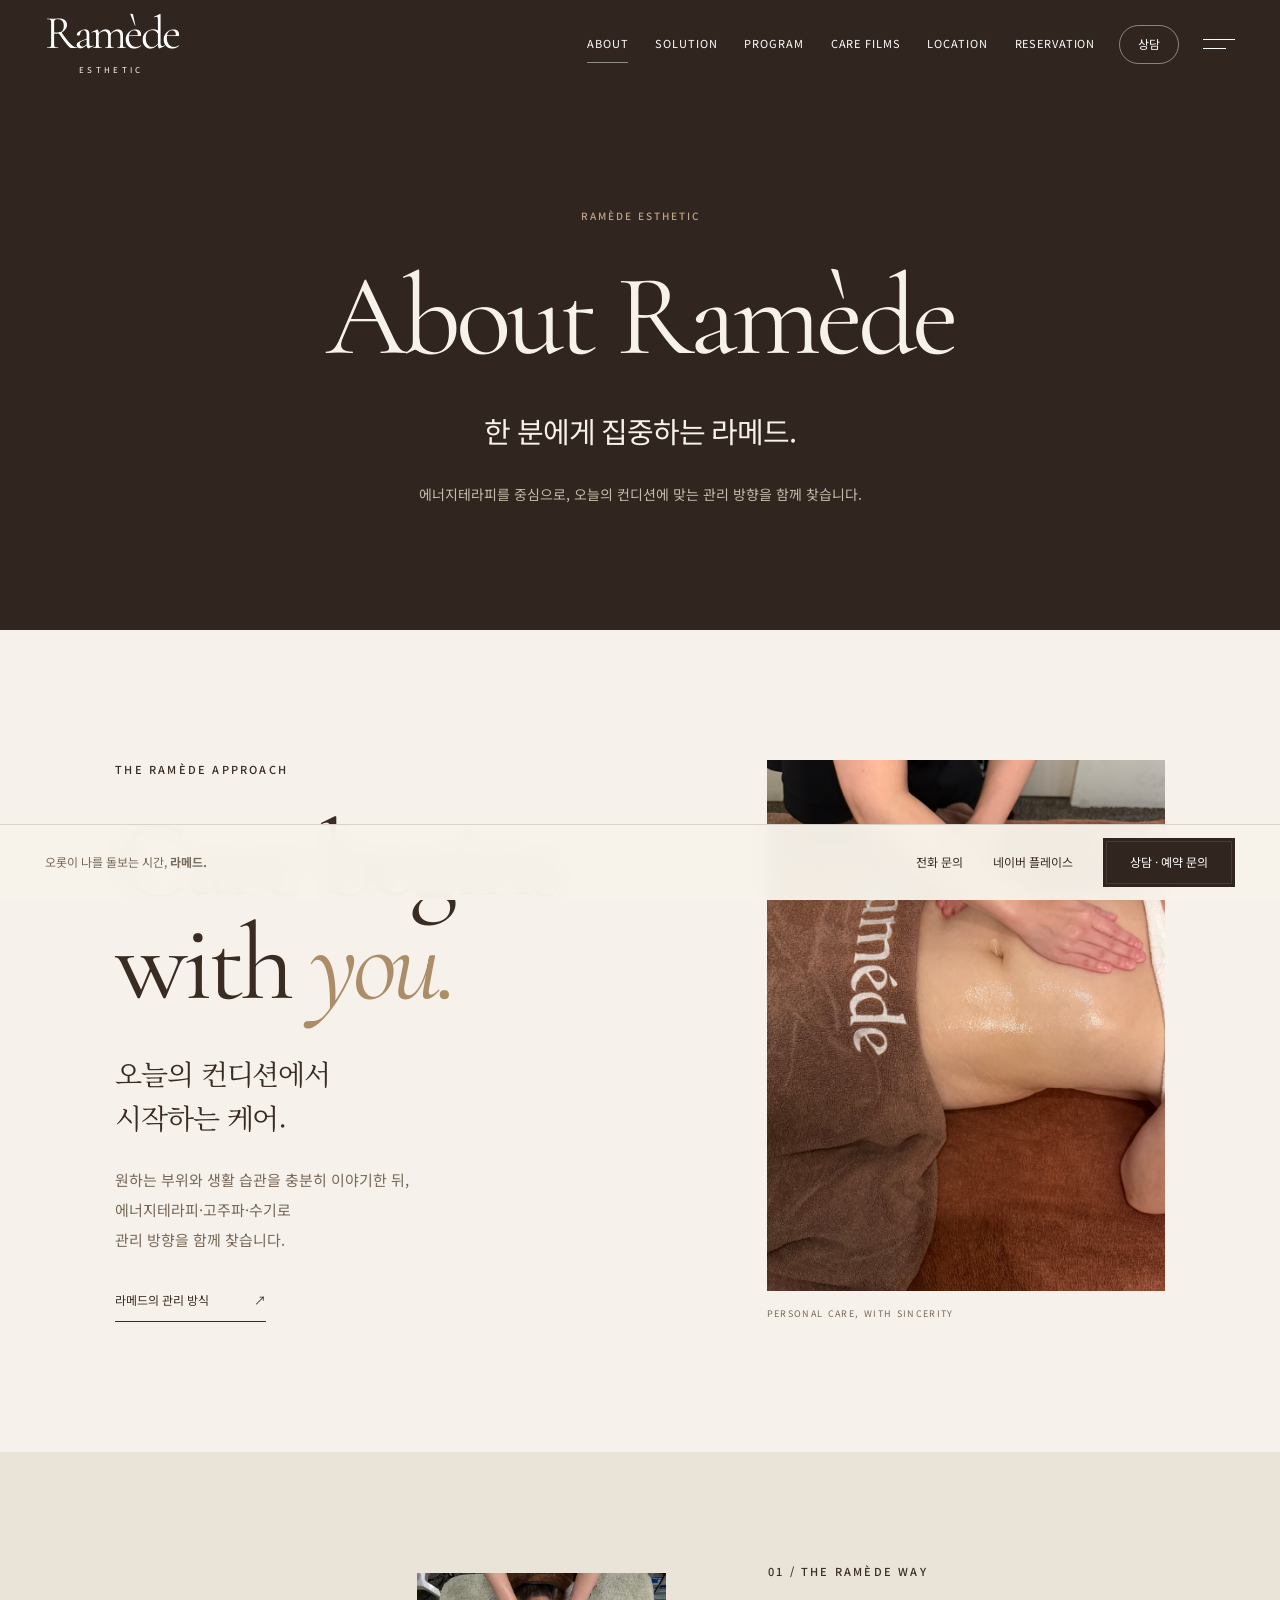
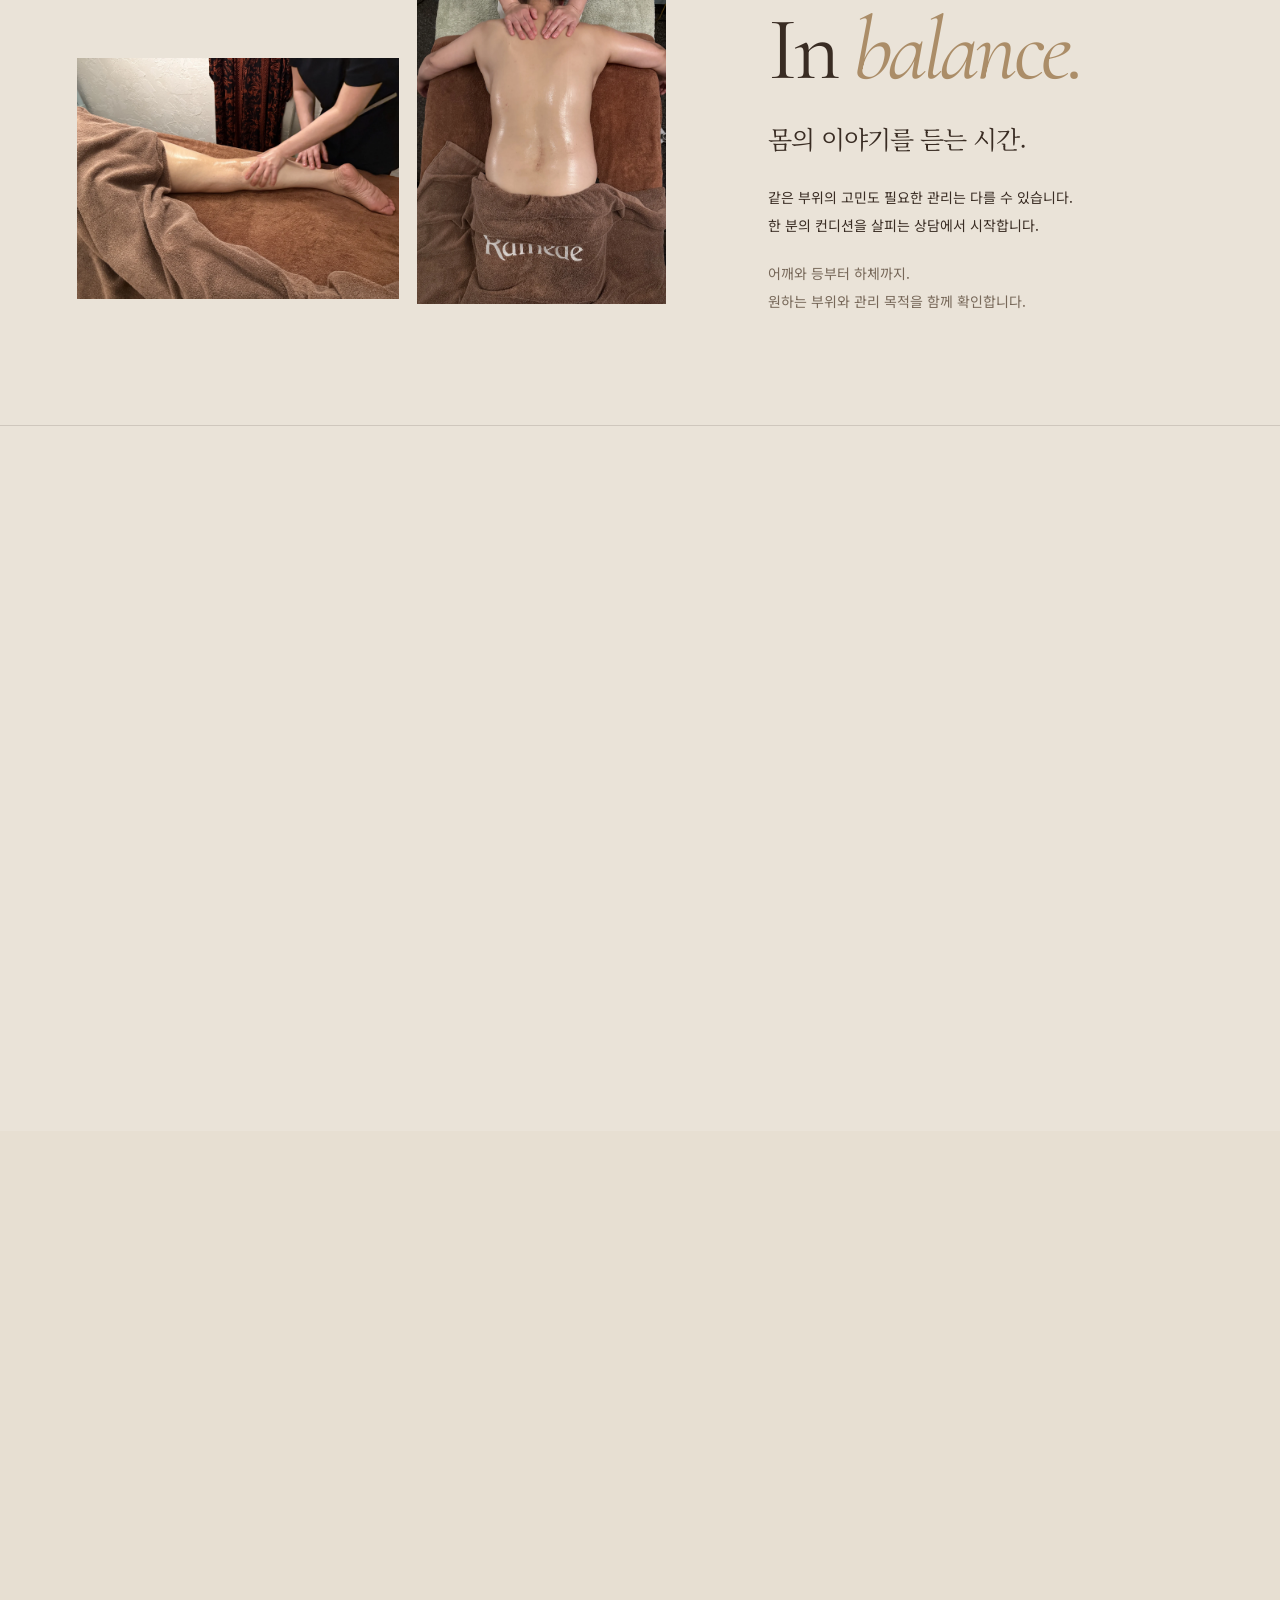
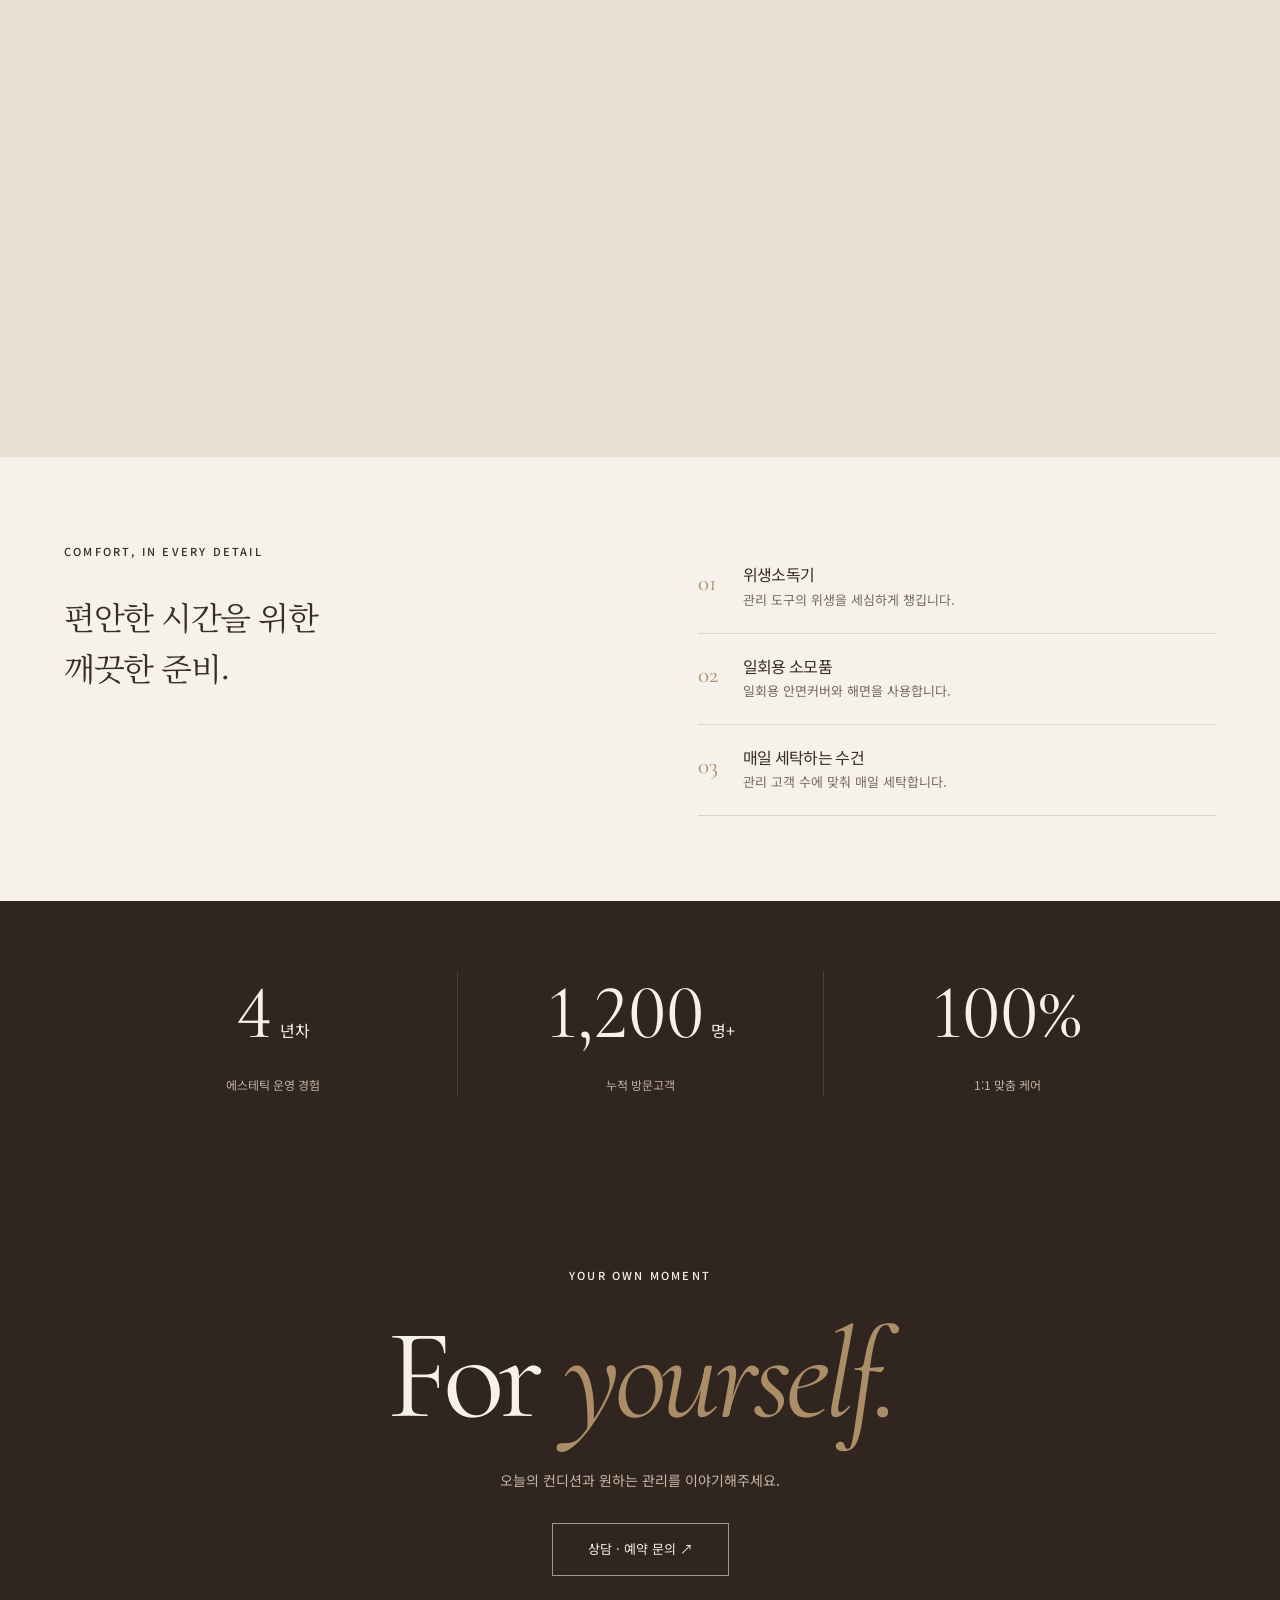
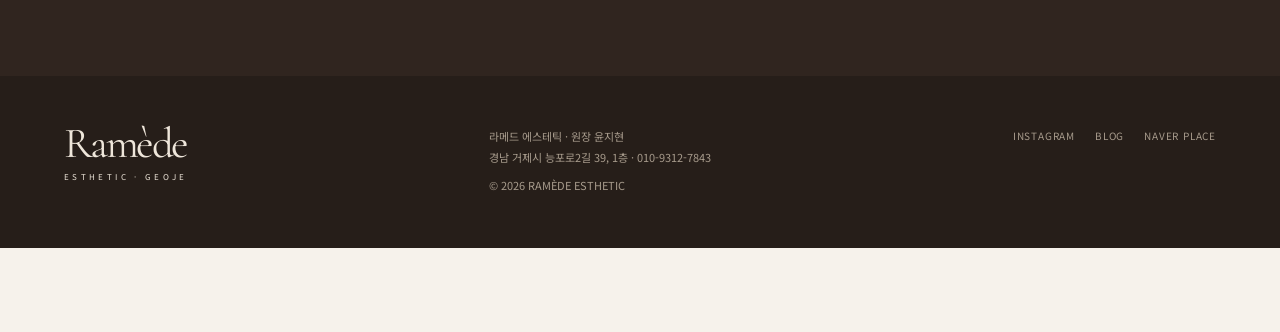
==== commit adf7cc50: "Simplify solution and program menus r47" ====
--- a/about.html
+++ b/about.html
@@ -1,5 +1,5 @@
 <!doctype html>
-<html lang="ko"><head><meta charset="utf-8"><script>/* Set the initial position before content or fragment targets are parsed. */if('scrollRestoration' in history)history.scrollRestoration='manual';if(location.hash)history.replaceState(history.state,'',location.pathname+location.search);window.scrollTo({top:0,left:0,behavior:'instant'});window.addEventListener('pageshow',function(e){if(e.persisted)window.scrollTo({top:0,left:0,behavior:'instant'});});</script><meta name="viewport" content="width=device-width,initial-scale=1"><meta name="theme-color" content="#49382c"><title>라메드 소개 | 라메드 에스테틱</title><meta name="description" content="한 분 한 분의 컨디션을 살피는 라메드 에스테틱. 거제 능포동 에너지테라피·고주파·수기·헤드스파·맞춤 스킨케어. 상담 및 프로그램 안내."><meta property="og:title" content="라메드 에스테틱"><meta property="og:description" content="오롯이 나를 돌보는 시간, 라메드"><link rel="icon" href="favicon.svg"><link rel="preconnect" href="https://fonts.googleapis.com"><link rel="preconnect" href="https://fonts.gstatic.com" crossorigin><link href="https://fonts.googleapis.com/css2?family=Cormorant+Garamond:ital,wght@0,400;0,500;1,400&family=Noto+Sans+KR:wght@400;500;600&family=Noto+Serif+KR:wght@400;500&display=swap" rel="stylesheet"><link rel="stylesheet" href="style.css?v=20261109-r44"><script defer src="script.js?v=20261109-r44"></script></head><body class="subpage about-page"><a class="skip" href="#main">본문 바로가기</a><header class="site-header"><a class="logo" href="index.html" aria-label="라메드 처음으로">Ramède<span>ESTHETIC</span></a><nav class="desktop-nav" aria-label="주 메뉴"><a href="about.html">ABOUT</a><a href="solution.html">SOLUTION</a><a href="program.html">PROGRAM</a><a href="care-films.html">CARE FILMS</a><a href="location.html">LOCATION</a><a href="reservation.html">RESERVATION</a></nav><a class="header-contact" href="reservation.html">상담</a><button class="menu-toggle" aria-label="전체 메뉴 열기" aria-expanded="false" aria-controls="full-menu"><span></span><span></span></button></header><main id="main"><section class="page-heading"><p class="small-label">RAMÈDE ESTHETIC</p><h1>About Ramède</h1><h2>한 분에게 집중하는 라메드.</h2><p>에너지테라피를 중심으로, 오늘의 컨디션에 맞는 관리 방향을 함께 찾습니다.</p></section><section id="brand-story" class="brand-story"><div class="story-line reveal"><p class="small-label">THE RAMÈDE APPROACH</p><h2>Care begins<br>with <em>you.</em></h2><h3>오늘의 컨디션에서<br>시작하는 케어.</h3><p>원하는 부위와 생활 습관을 충분히 이야기한 뒤,<br>에너지테라피·고주파·수기로<br>관리 방향을 함께 찾습니다.</p><a class="underlined" href="#our-way">라메드의 관리 방식 <span>↗</span></a></div><figure class="about-photo reveal"><img src="promise-abdomen-20261106.jpeg" alt="라메드의 실제 복부 수기 관리" loading="lazy"><figcaption>PERSONAL CARE, WITH SINCERITY</figcaption></figure></section>
+<html lang="ko"><head><meta charset="utf-8"><script>/* Set the initial position before content or fragment targets are parsed. */if('scrollRestoration' in history)history.scrollRestoration='manual';if(location.hash)history.replaceState(history.state,'',location.pathname+location.search);window.scrollTo({top:0,left:0,behavior:'instant'});window.addEventListener('pageshow',function(e){if(e.persisted)window.scrollTo({top:0,left:0,behavior:'instant'});});</script><meta name="viewport" content="width=device-width,initial-scale=1"><meta name="theme-color" content="#49382c"><title>라메드 소개 | 라메드 에스테틱</title><meta name="description" content="한 분 한 분의 컨디션을 살피는 라메드 에스테틱. 거제 능포동 에너지테라피·고주파·수기·헤드스파·맞춤 스킨케어. 상담 및 프로그램 안내."><meta property="og:title" content="라메드 에스테틱"><meta property="og:description" content="오롯이 나를 돌보는 시간, 라메드"><link rel="icon" href="favicon.svg"><link rel="preconnect" href="https://fonts.googleapis.com"><link rel="preconnect" href="https://fonts.gstatic.com" crossorigin><link href="https://fonts.googleapis.com/css2?family=Cormorant+Garamond:ital,wght@0,400;0,500;1,400&family=Noto+Sans+KR:wght@400;500;600&family=Noto+Serif+KR:wght@400;500&display=swap" rel="stylesheet"><link rel="stylesheet" href="style.css?v=20261110-r47"><script defer src="script.js?v=20261110-r47"></script></head><body class="subpage about-page"><a class="skip" href="#main">본문 바로가기</a><header class="site-header"><a class="logo" href="index.html" aria-label="라메드 처음으로">Ramède<span>ESTHETIC</span></a><nav class="desktop-nav" aria-label="주 메뉴"><a href="about.html">ABOUT</a><a href="solution.html">SOLUTION</a><a href="program.html">PROGRAM</a><a href="care-films.html">CARE FILMS</a><a href="location.html">LOCATION</a><a href="reservation.html">RESERVATION</a></nav><a class="header-contact" href="reservation.html">상담</a><button class="menu-toggle" aria-label="전체 메뉴 열기" aria-expanded="false" aria-controls="full-menu"><span></span><span></span></button></header><main id="main"><section class="page-heading"><p class="small-label">RAMÈDE ESTHETIC</p><h1>About Ramède</h1><h2>한 분에게 집중하는 라메드.</h2><p>에너지테라피를 중심으로, 오늘의 컨디션에 맞는 관리 방향을 함께 찾습니다.</p></section><section id="brand-story" class="brand-story"><div class="story-line reveal"><p class="small-label">THE RAMÈDE APPROACH</p><h2>Care begins<br>with <em>you.</em></h2><h3>오늘의 컨디션에서<br>시작하는 케어.</h3><p>원하는 부위와 생활 습관을 충분히 이야기한 뒤,<br>에너지테라피·고주파·수기로<br>관리 방향을 함께 찾습니다.</p><a class="underlined" href="#our-way">라메드의 관리 방식 <span>↗</span></a></div><figure class="about-photo reveal"><img src="promise-abdomen-20261106.jpeg" alt="라메드의 실제 복부 수기 관리" loading="lazy"><figcaption>PERSONAL CARE, WITH SINCERITY</figcaption></figure></section>
 <div class="philosophy" id="our-way"><section class="balance feature"><div class="balance-photos reveal"><figure><img src="balance-small.webp" width="1600" height="1200" alt="라메드의 실제 하체 수기 관리 사진" loading="lazy"></figure><figure><img src="balance-large.webp" width="1350" height="1800" alt="라메드의 실제 등과 어깨 수기 관리 사진" loading="lazy"></figure></div><div class="feature-copy reveal"><p class="section-no">01 / THE RAMÈDE WAY</p><h2>In <em>balance.</em></h2><h3>몸의 이야기를 듣는 시간.</h3><p>같은 부위의 고민도 필요한 관리는 다를 수 있습니다.<br>한 분의 컨디션을 살피는 상담에서 시작합니다.</p><p class="subtle">어깨와 등부터 하체까지.<br>원하는 부위와 관리 목적을 함께 확인합니다.</p></div></section>
 <section class="detail feature"><div class="feature-copy reveal"><p class="section-no">02 / THE RAMÈDE WAY</p><h2>Every <em>detail.</em></h2><h3>필요한 곳에, 세심한 손길.</h3><p>에너지테라피를 중심으로 고주파와 수기를 함께.<br>한 분에게 필요한 시간을 구성합니다.</p><p class="subtle">관리 구성과 소요 시간을 먼저 안내하고,<br>관리 주기와 횟수도 함께 상담합니다.</p><a class="underlined" href="program.html">프로그램 살펴보기</a></div><div class="detail-photo reveal"><img src="selected-photo-2-20261104.webp" alt="라메드의 실제 관리 손길" loading="lazy"><img src="detail-headspa-clean.webp" alt="라메드의 실제 헤드스파 관리 장면" loading="lazy"></div></section>
 </div><section class="director section" id="director"><div class="director-photo reveal"><img src="director.webp" alt="라메드 에스테틱 윤지현 원장 프로필" loading="lazy"><span>YUN JIHYEON / DIRECTOR</span></div><div class="director-copy reveal"><p class="small-label">A NOTE FROM RAMÈDE</p><h2>With<br><em>sincerity.</em></h2><h3>한 분 한 분에게,<br>정성을 다하는 마음.</h3><p>안녕하세요. 거제에서 라메드 에스테틱을 운영하는 윤지현입니다. 재방문과 소개로 이어져온 라메드는 편안한 상담과 꼼꼼한 디테일 케어를 소중히 생각합니다.</p><p>라메드에서 보내는 시간이 오롯이 자신을 돌보는 편안한 시간이 되도록, 충분히 이야기를 나누고 세심하게 살피겠습니다.</p><p class="signature">라메드 에스테틱 원장 <strong>윤지현</strong></p><details class="credentials"><summary>원장 자격·수료 사항 <span>＋</span></summary><ul><li>에스테틱 운영 4년 차</li><li>피부관리사 국가자격증 취득 / 종합미용사 면허 취득</li><li>에너지테라피 자격증 2급 수료</li><li>체형관리사·두피관리사 자격증 1급 수료</li><li>경락마사지 강사증 1급 수료</li></ul></details><a class="underlined" href="https://www.sikyungnews.com/news_view.jsp?ncd=4983" target="_blank" rel="noopener">언론에 소개된 라메드</a></div></section>
@@ -8,4 +8,4 @@
 <section class="page-cta"><p class="small-label">YOUR OWN MOMENT</p><h2>For <em>yourself.</em></h2><p>오늘의 컨디션과 원하는 관리를 이야기해주세요.</p><a class="outline-link" href="reservation.html">상담 · 예약 문의 ↗</a></section></main><footer><a class="logo" href="index.html">Ramède<span>ESTHETIC · GEOJE</span></a><div><p>라메드 에스테틱 · 원장 윤지현</p><p>경남 거제시 능포로2길 39, 1층 · 010-9312-7843</p><small>© 2026 RAMÈDE ESTHETIC</small></div><div class="social"><a href="https://www.instagram.com/ramede_spa/" target="_blank" rel="noopener">INSTAGRAM</a><a href="https://blog.naver.com/ramede_spa" target="_blank" rel="noopener">BLOG</a><a href="https://map.naver.com/p/entry/place/1915856797?placePath=%2Fhome" target="_blank" rel="noopener">NAVER PLACE</a></div></footer>
 
 <div class="fixed-bar" aria-label="빠른 상담"><p>오롯이 나를 돌보는 시간, <strong>라메드.</strong></p><a href="tel:01093127843">전화 문의</a><a href="https://map.naver.com/p/entry/place/1915856797?placePath=%2Fhome" target="_blank" rel="noopener">네이버 플레이스</a><a class="fixed-primary" href="reservation.html">상담 · 예약 문의</a></div>
-<div class="full-menu" id="full-menu" role="dialog" aria-modal="true" aria-label="전체 메뉴" hidden><div class="menu-masthead"><a class="logo" href="index.html" aria-label="라메드 처음으로">Ramède<span>ESTHETIC</span></a><button class="menu-close" aria-label="전체 메뉴 닫기">×</button><p>오롯이, 나를 돌보는 시간.</p></div><nav aria-label="전체 메뉴 항목"><a href="about.html">ABOUT <small>라메드 소개</small></a><div class="menu-group"><div class="menu-row"><a href="solution.html">SOLUTION</a><button aria-label="고민별 관리 하위 메뉴 열기" aria-expanded="false" aria-controls="solution-links">⌄</button></div><div id="solution-links" class="menu-sublinks" hidden><a href="body-care.html">전신·바디라인</a><a href="skin-care.html">피부 고민</a><a href="head-spa.html">두피·헤드스파</a><a href="focused-care.html">부위별 집중 관리</a></div></div><div class="menu-group"><div class="menu-row"><a href="program.html">PROGRAM</a><button aria-label="프로그램 하위 메뉴 열기" aria-expanded="false" aria-controls="program-links">⌄</button></div><div id="program-links" class="menu-sublinks" hidden><a href="body-care.html">Body Care · 전신 관리</a><a href="skin-care.html">Skin Care · 맞춤 스킨케어</a><a href="head-spa.html">Head Spa · 두피 관리</a><a href="focused-care.html">Focused Care · 부위별 관리</a></div></div><a href="care-films.html">CARE FILMS <small>실제 관리 영상</small></a><a href="location.html">LOCATION <small>오시는 길</small></a><a href="reservation.html">RESERVATION <small>상담·예약 문의</small></a></nav><div class="menu-contact"><a href="tel:01093127843">010-9312-7843</a><span>GEOJE · RAMÈDE ESTHETIC</span></div></div></body></html>+<div class="full-menu" id="full-menu" role="dialog" aria-modal="true" aria-label="전체 메뉴" hidden><div class="menu-masthead"><a class="logo" href="index.html" aria-label="라메드 처음으로">Ramède<span>ESTHETIC</span></a><button class="menu-close" aria-label="전체 메뉴 닫기">×</button><p>오롯이, 나를 돌보는 시간.</p></div><nav aria-label="전체 메뉴 항목"><a href="about.html">ABOUT <small>라메드 소개</small></a><a href="solution.html">SOLUTION</a><a href="program.html">PROGRAM</a><a href="care-films.html">CARE FILMS <small>실제 관리 영상</small></a><a href="location.html">LOCATION <small>오시는 길</small></a><a href="reservation.html">RESERVATION <small>상담·예약 문의</small></a></nav><div class="menu-contact"><a href="tel:01093127843">010-9312-7843</a><span>GEOJE · RAMÈDE ESTHETIC</span></div></div></body></html>
--- a/style.css
+++ b/style.css
@@ -29,3 +29,12 @@
 @media(max-width:1100px){.site-header .header-contact{margin-left:auto}.site-header .desktop-nav{display:none}.home-program,.category-list{grid-template-columns:.8fr 1.5fr;gap:35px}.care-category>div{inset:auto 18px 20px}.care-category span{font-size:30px}.care-category p{font-size:11px}.category-grid{gap:25px 18px}}
 @media(max-width:760px){.site-header{gap:18px}.header-contact{padding:7px 15px}.full-menu{padding:0 22px 30px}.menu-masthead{min-height:180px;padding:50px 0 35px;align-items:end}.menu-masthead .logo{font-size:75px}.menu-masthead .logo span{font-size:10px;margin-top:18px}.menu-masthead p{display:none}.menu-close{top:15px;right:-5px;font-size:38px}.full-menu>nav{padding:27px 0 30px}.full-menu>nav>a,.menu-row>a{font-size:23px;padding:10px 0;gap:15px;letter-spacing:.04em;line-height:1.6}.full-menu>nav>a small{display:none}.menu-row{gap:12px}.menu-row>button{font-size:23px;padding:6px 15px}.menu-sublinks{margin:0 0 10px;padding:4px 0 9px 18px}.menu-sublinks a{font-size:13px;padding:8px 0}.menu-contact{flex-direction:column;gap:12px;padding-top:18px}.menu-contact span{font-size:8px}.home-story{padding:75px 22px}.home-story h2{font-size:89px}.home-story>p:not(.small-label){font-size:21px;margin-top:30px}.home-editorial{display:flex;flex-direction:column;gap:40px;align-items:stretch;padding:65px 22px}.home-editorial .editorial-image{width:88%}.home-editorial .editorial-image img{aspect-ratio:4/5}.home-editorial>div{padding-left:10%}.home-editorial h2{font-size:80px}.home-editorial h3{font-size:23px;margin:25px 0 18px}.home-editorial p:not(.small-label){font-size:14px}.home-program,.category-list{display:block}.listing-intro{position:static;margin-bottom:40px}.listing-intro h2{font-size:80px}.listing-intro>p:not(.small-label){margin-top:25px}.category-grid{grid-template-columns:1fr;gap:25px}.care-category{width:90%;aspect-ratio:4/5}.care-category:nth-child(even){margin-top:0;margin-left:auto}.care-category>div{inset:auto 24px 25px}.care-category span{font-size:41px}.care-category h3{font-size:18px}.care-category p{font-size:13px}.care-category b{font-size:11px}.page-heading{padding:140px 24px 65px}.page-heading h1{font-size:70px;overflow-wrap:normal;word-break:normal}.page-heading h2{font-size:23px;margin-top:22px;line-height:1.6}.page-heading>p:last-child{font-size:13px;margin-top:20px}.page-heading .small-label{font-size:9px}.about-page .page-heading{min-height:570px}.page-cta{padding:75px 22px}.page-cta h2{font-size:85px}.page-cta>p:not(.small-label){font-size:13px}.price-directory h2,.section-korean{font-size:25px}.price-directory>p:not(.small-label){font-size:13px}.price-links>a{font-size:12px;gap:10px;padding:20px 0;align-items:center}.price-links b{font-size:12px}.treatment-cover{padding:0 22px 35px}.treatment-cover img{height:auto;max-height:none;object-fit:contain}.treatment-intro h2{font-size:27px}.treatment-intro>p:last-child{font-size:14px}.skin-options{grid-template-columns:1fr;gap:30px;margin-top:30px}.skin-options h3{font-size:20px}.focused-cost strong{font-size:32px}.focused-cost p{font-size:13px}.treatment-page main>.selected-care-photos,.film-page main>.selected-care-photos{margin:0 22px}.location-details{display:flex;flex-direction:column;align-items:stretch;gap:40px}.location-details h2{font-size:85px}.location-details dl{font-size:14px}.reservation-options{grid-template-columns:1fr;gap:20px}.contact-choice{padding:30px}.contact-choice h2{font-size:29px;margin:25px 0 15px}.contact-choice p{font-size:13px}.reservation-hours{font-size:12px;margin-top:20px}.subpage .fixed-bar>a{font-size:12px}}
 @media(prefers-reduced-motion:reduce){.care-category:hover img{transform:none}.care-category>img{transition:none}}
+
+/* Four actual treatment photographs replace the oversized focused-care cover. */
+.focused-gallery{display:grid;grid-template-columns:repeat(4,minmax(0,1fr));gap:18px;padding:45px 5vw;background:var(--cream)}.focused-gallery figure{min-width:0;margin:0}.focused-gallery img{display:block;width:100%;height:auto;aspect-ratio:4/3;object-fit:cover}.focused-gallery figcaption{font-size:12px;color:var(--muted);margin-top:12px;letter-spacing:.02em}
+@media(max-width:760px){.focused-gallery{grid-template-columns:repeat(2,minmax(0,1fr));gap:23px 12px;padding:28px 22px}.focused-gallery figcaption{font-size:11px;margin-top:9px}.focused-gallery img{aspect-ratio:4/3}}
+
+/* r46: quieter, more purposeful consultation cards. */
+.reservation-options{gap:28px;padding-top:65px;padding-bottom:75px;background:var(--paper)}.reservation-options .contact-choice{display:flex;flex-direction:column;min-height:310px;padding:35px 38px;border:0;border-radius:0 32px 0 0;transition:background .4s,box-shadow .4s}.reservation-options .contact-kakao{background:#49382c;color:#f6f0e7}.reservation-options .contact-kakao:hover{background:#3c2d24;box-shadow:0 12px 28px #392c2315}.reservation-options .contact-phone{background:#eae3d7;color:var(--ink)}.reservation-options .contact-phone:hover{background:#e2d7c7}.contact-top{display:flex;align-items:center;justify-content:space-between;gap:20px}.contact-top>span{font-size:10px;letter-spacing:.18em;line-height:1.6}.contact-top svg{width:35px;height:35px;flex-shrink:0;opacity:.75}.contact-kakao .contact-top{color:#d1b898}.reservation-options .contact-choice h2{font-size:31px;margin:28px 0 15px;letter-spacing:-.05em}.reservation-options .contact-choice p{font-size:14px;line-height:1.9}.reservation-options .contact-kakao p{color:#d5c9bc}.reservation-options .contact-choice .contact-number{font-family:var(--serif);font-size:34px;font-variant-numeric:lining-nums;letter-spacing:.01em;line-height:1.3;color:var(--ink);margin:5px 0 0}.contact-action{display:flex;align-items:center;justify-content:space-between;gap:20px;padding-top:24px;margin-top:auto}.contact-action>span{font-size:12px;letter-spacing:.02em}.contact-action>i{font-style:normal;border:1px solid #8e775a66;border-radius:50%;width:42px;height:42px;display:flex;align-items:center;justify-content:center;font-family:var(--sans);font-size:21px;transition:transform .4s}.contact-kakao .contact-action>i{border-color:#e2c8a85c}.contact-choice:hover .contact-action>i{transform:translate(2px,-2px)}.reservation-options .reservation-hours{margin-top:10px;font-size:13px;line-height:2}.reservation-hours>p+p{font-size:12px;color:#958473}
+@media(max-width:760px){.reservation-options{padding:30px 22px 50px;gap:18px}.reservation-options .contact-choice{min-height:0;padding:27px 28px 25px;border-radius:0 28px 0 0}.contact-top>span{font-size:9px}.contact-top svg{width:28px;height:28px}.reservation-options .contact-choice h2{font-size:27px;margin:20px 0 12px}.reservation-options .contact-choice p{font-size:13px}.contact-action{padding-top:19px;margin-top:0}.contact-action>span{font-size:12px}.contact-action>i{width:36px;height:36px;font-size:18px}.reservation-options .contact-choice .contact-number{font-size:31px;margin-top:0}.reservation-options .reservation-hours{font-size:12px;margin-top:12px}.reservation-hours>p+p{font-size:11px}}
+@media(prefers-reduced-motion:reduce){.contact-choice:hover .contact-action>i{transform:none}}
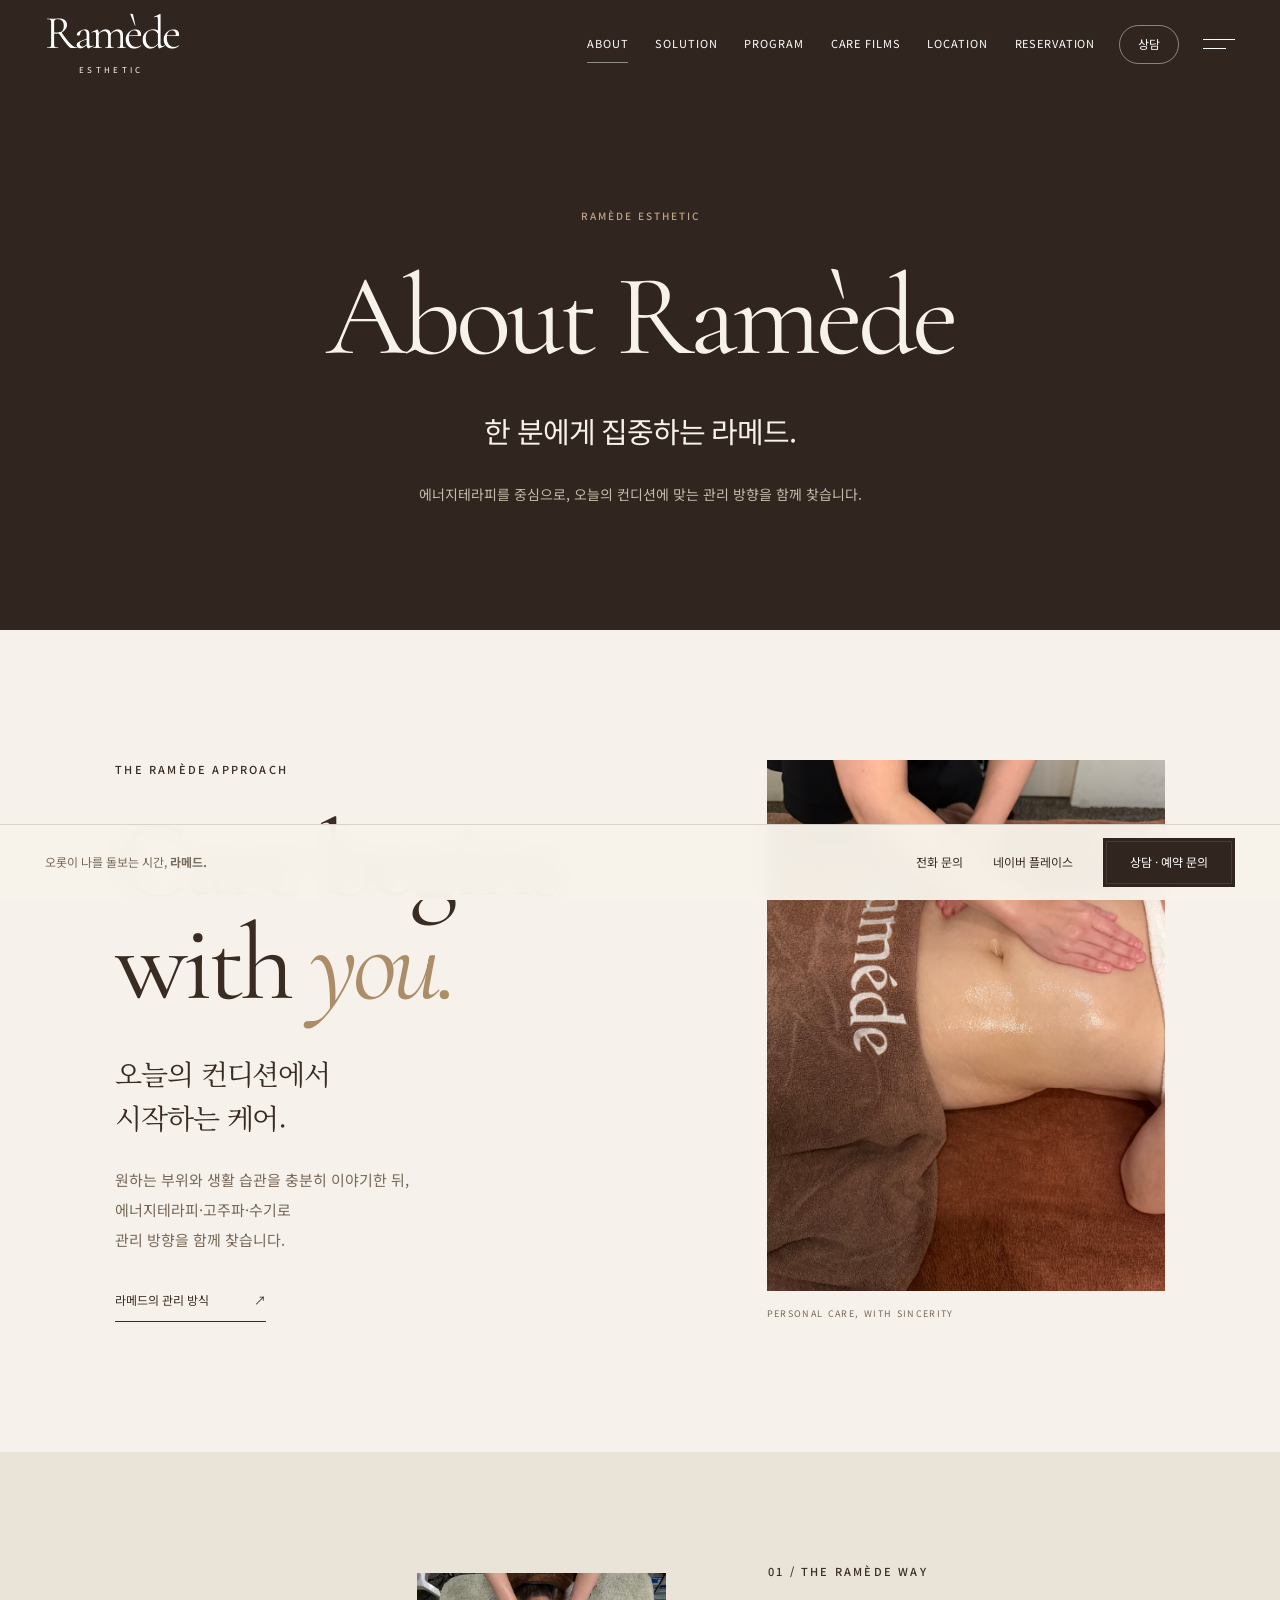
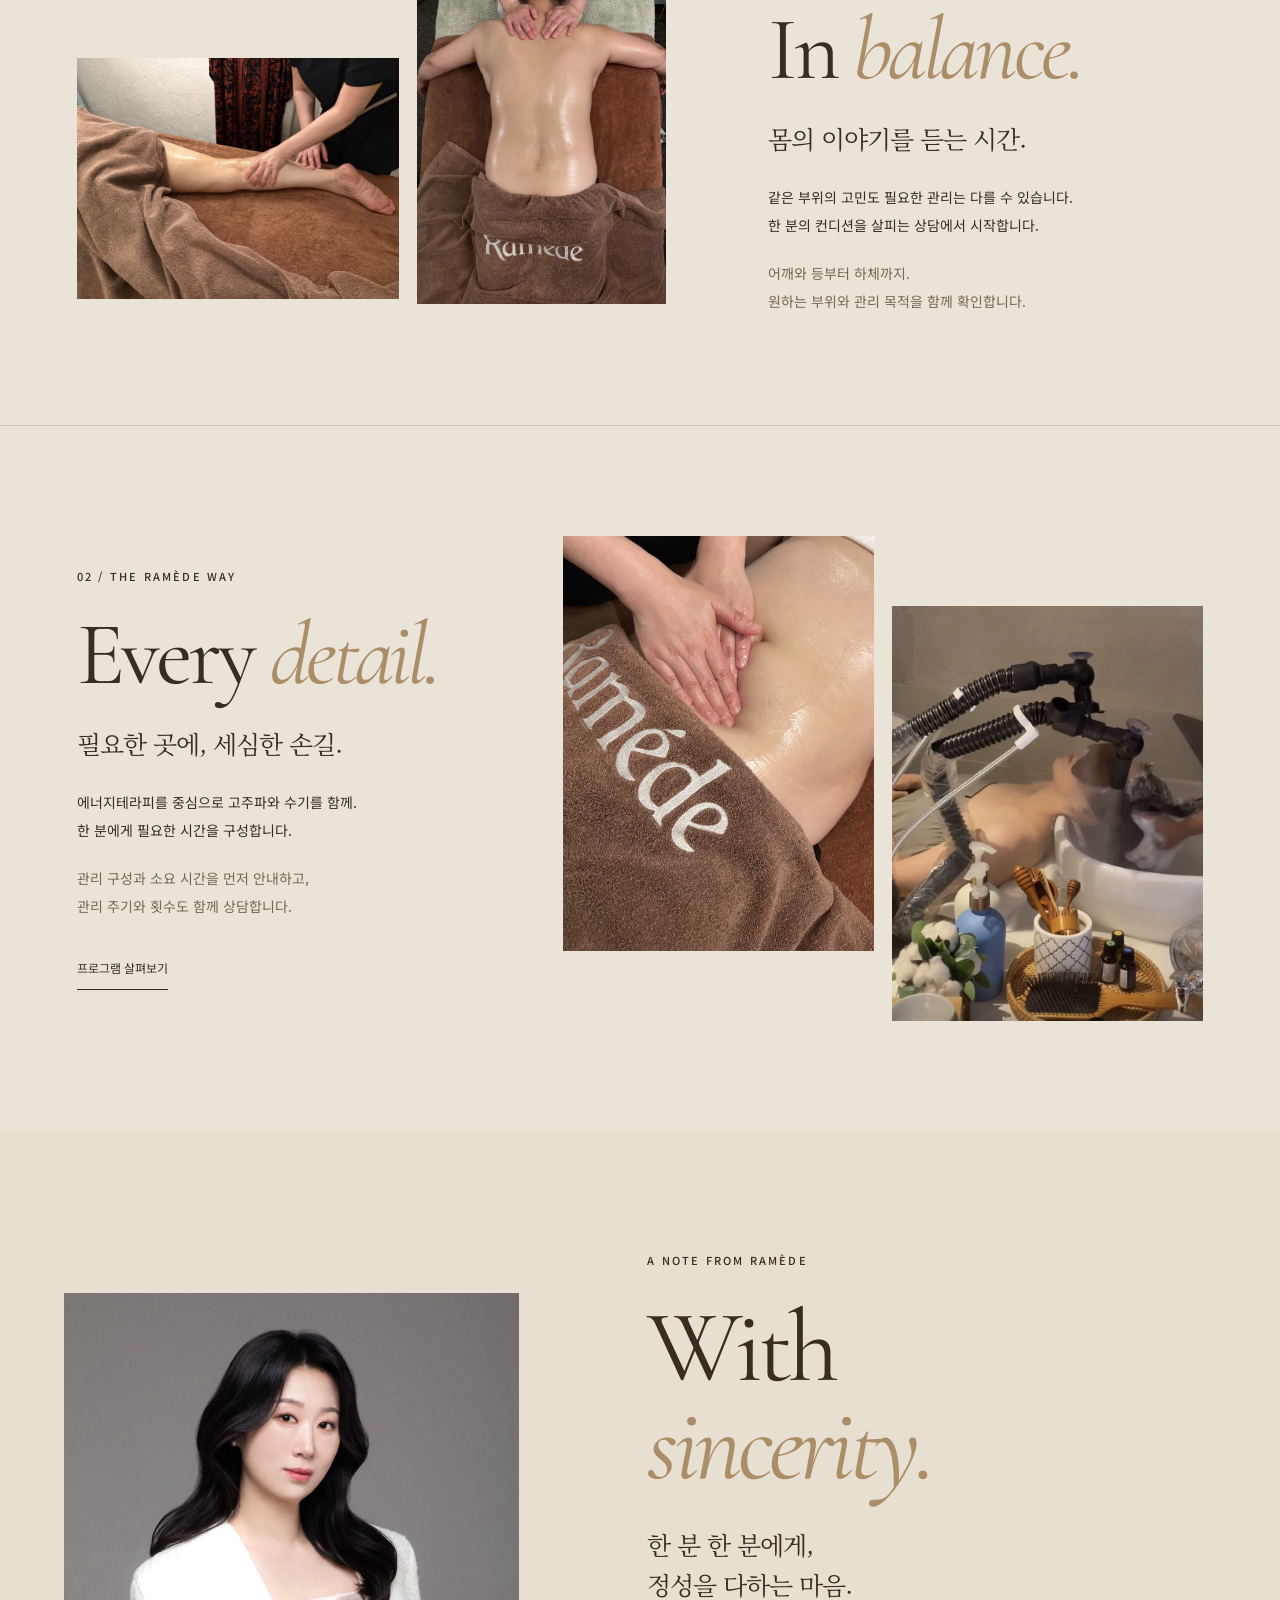
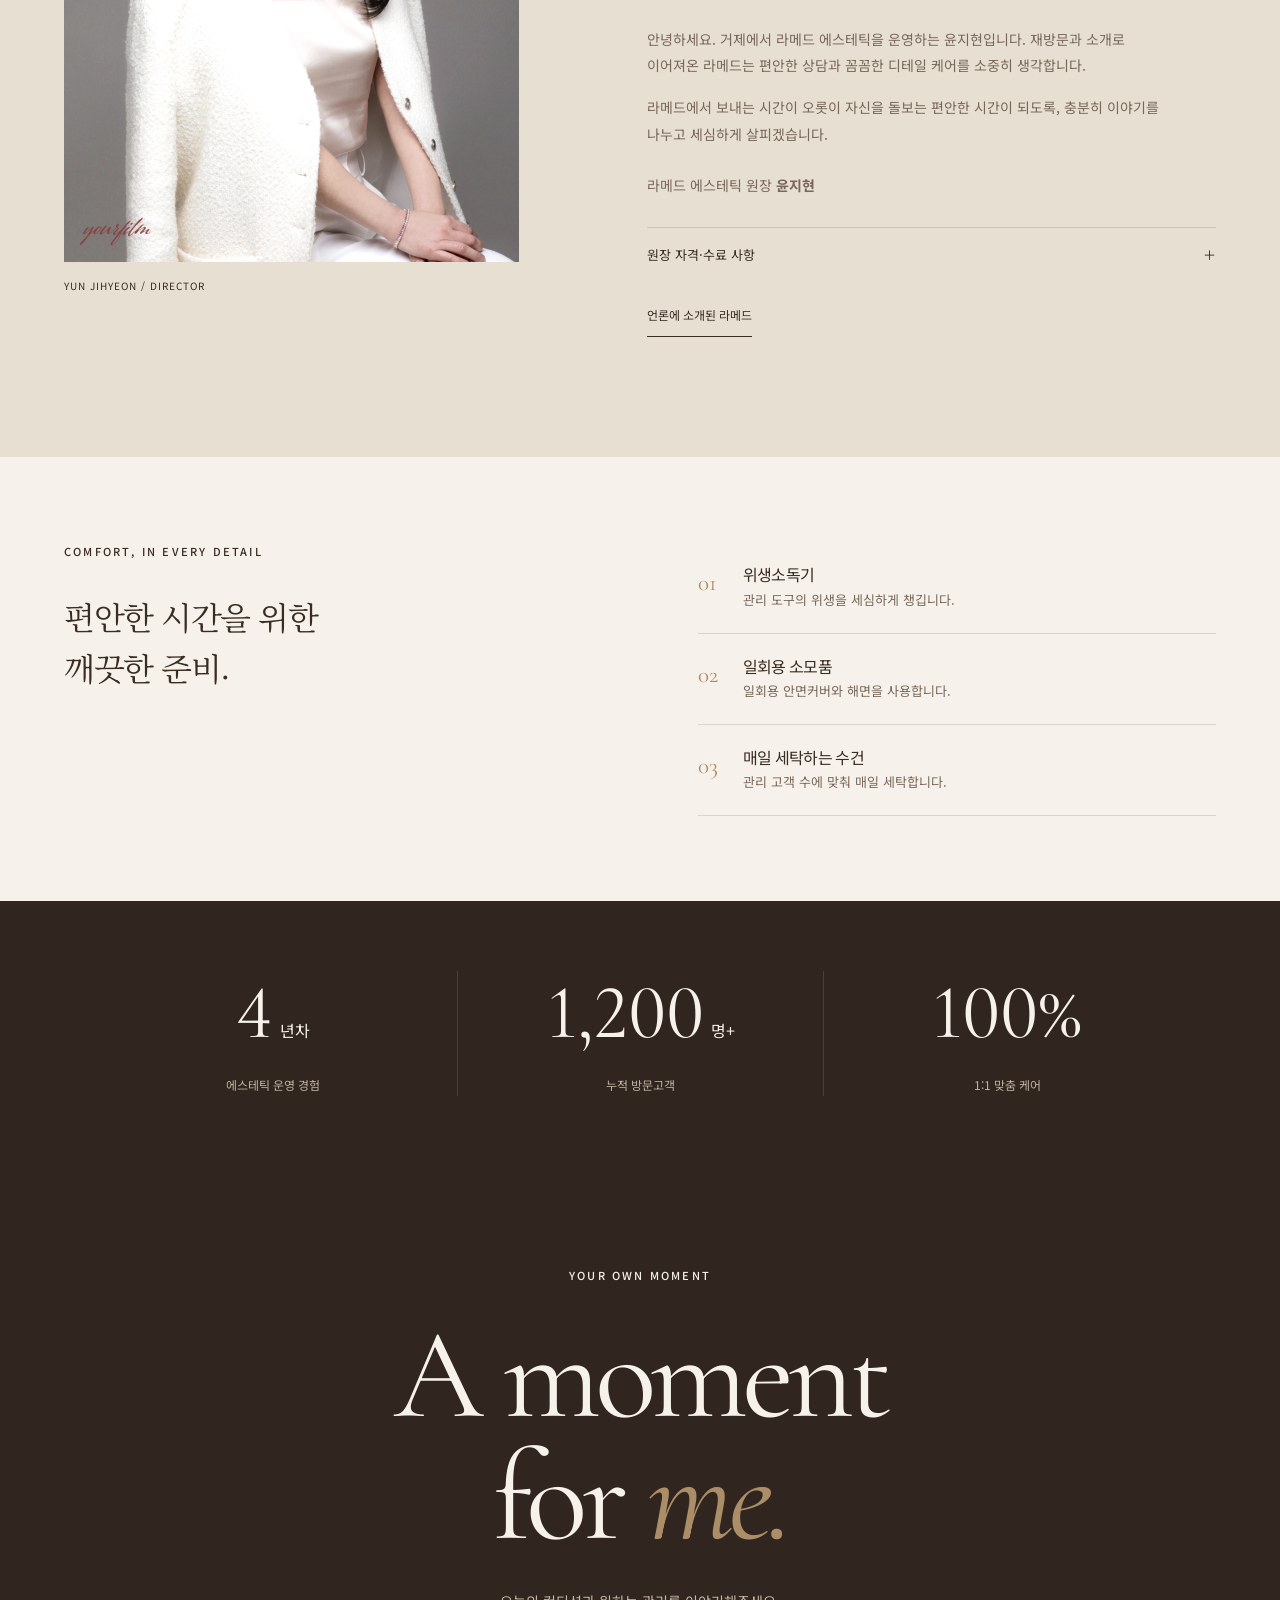
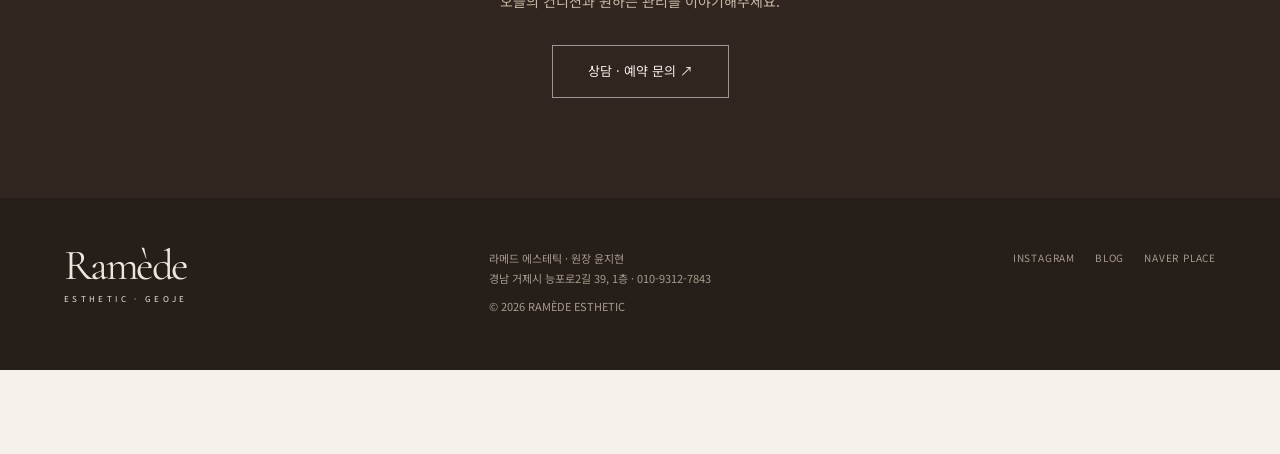
==== commit 0a923c12: "Connect Ramede brand copy and restore replaying motion r48" ====
--- a/about.html
+++ b/about.html
@@ -1,11 +1,11 @@
 <!doctype html>
-<html lang="ko"><head><meta charset="utf-8"><script>/* Set the initial position before content or fragment targets are parsed. */if('scrollRestoration' in history)history.scrollRestoration='manual';if(location.hash)history.replaceState(history.state,'',location.pathname+location.search);window.scrollTo({top:0,left:0,behavior:'instant'});window.addEventListener('pageshow',function(e){if(e.persisted)window.scrollTo({top:0,left:0,behavior:'instant'});});</script><meta name="viewport" content="width=device-width,initial-scale=1"><meta name="theme-color" content="#49382c"><title>라메드 소개 | 라메드 에스테틱</title><meta name="description" content="한 분 한 분의 컨디션을 살피는 라메드 에스테틱. 거제 능포동 에너지테라피·고주파·수기·헤드스파·맞춤 스킨케어. 상담 및 프로그램 안내."><meta property="og:title" content="라메드 에스테틱"><meta property="og:description" content="오롯이 나를 돌보는 시간, 라메드"><link rel="icon" href="favicon.svg"><link rel="preconnect" href="https://fonts.googleapis.com"><link rel="preconnect" href="https://fonts.gstatic.com" crossorigin><link href="https://fonts.googleapis.com/css2?family=Cormorant+Garamond:ital,wght@0,400;0,500;1,400&family=Noto+Sans+KR:wght@400;500;600&family=Noto+Serif+KR:wght@400;500&display=swap" rel="stylesheet"><link rel="stylesheet" href="style.css?v=20261110-r47"><script defer src="script.js?v=20261110-r47"></script></head><body class="subpage about-page"><a class="skip" href="#main">본문 바로가기</a><header class="site-header"><a class="logo" href="index.html" aria-label="라메드 처음으로">Ramède<span>ESTHETIC</span></a><nav class="desktop-nav" aria-label="주 메뉴"><a href="about.html">ABOUT</a><a href="solution.html">SOLUTION</a><a href="program.html">PROGRAM</a><a href="care-films.html">CARE FILMS</a><a href="location.html">LOCATION</a><a href="reservation.html">RESERVATION</a></nav><a class="header-contact" href="reservation.html">상담</a><button class="menu-toggle" aria-label="전체 메뉴 열기" aria-expanded="false" aria-controls="full-menu"><span></span><span></span></button></header><main id="main"><section class="page-heading"><p class="small-label">RAMÈDE ESTHETIC</p><h1>About Ramède</h1><h2>한 분에게 집중하는 라메드.</h2><p>에너지테라피를 중심으로, 오늘의 컨디션에 맞는 관리 방향을 함께 찾습니다.</p></section><section id="brand-story" class="brand-story"><div class="story-line reveal"><p class="small-label">THE RAMÈDE APPROACH</p><h2>Care begins<br>with <em>you.</em></h2><h3>오늘의 컨디션에서<br>시작하는 케어.</h3><p>원하는 부위와 생활 습관을 충분히 이야기한 뒤,<br>에너지테라피·고주파·수기로<br>관리 방향을 함께 찾습니다.</p><a class="underlined" href="#our-way">라메드의 관리 방식 <span>↗</span></a></div><figure class="about-photo reveal"><img src="promise-abdomen-20261106.jpeg" alt="라메드의 실제 복부 수기 관리" loading="lazy"><figcaption>PERSONAL CARE, WITH SINCERITY</figcaption></figure></section>
+<html lang="ko"><head><meta charset="utf-8"><script>/* Set the initial position before content or fragment targets are parsed. */if('scrollRestoration' in history)history.scrollRestoration='manual';if(location.hash)history.replaceState(history.state,'',location.pathname+location.search);window.scrollTo({top:0,left:0,behavior:'instant'});window.addEventListener('pageshow',function(e){if(e.persisted)window.scrollTo({top:0,left:0,behavior:'instant'});});</script><meta name="viewport" content="width=device-width,initial-scale=1"><meta name="theme-color" content="#49382c"><title>라메드 소개 | 라메드 에스테틱</title><meta name="description" content="한 분 한 분의 컨디션을 살피는 라메드 에스테틱. 거제 능포동 에너지테라피·고주파·수기·헤드스파·맞춤 스킨케어. 상담 및 프로그램 안내."><meta property="og:title" content="라메드 에스테틱"><meta property="og:description" content="오롯이 나를 돌보는 시간, 라메드"><link rel="icon" href="favicon.svg"><link rel="preconnect" href="https://fonts.googleapis.com"><link rel="preconnect" href="https://fonts.gstatic.com" crossorigin><link href="https://fonts.googleapis.com/css2?family=Cormorant+Garamond:ital,wght@0,400;0,500;1,400&family=Noto+Sans+KR:wght@400;500;600&family=Noto+Serif+KR:wght@400;500&display=swap" rel="stylesheet"><link rel="stylesheet" href="style.css?v=20261110-r48"><script defer src="script.js?v=20261110-r48"></script></head><body class="subpage about-page"><a class="skip" href="#main">본문 바로가기</a><header class="site-header"><a class="logo" href="index.html" aria-label="라메드 처음으로">Ramède<span>ESTHETIC</span></a><nav class="desktop-nav" aria-label="주 메뉴"><a href="about.html">ABOUT</a><a href="solution.html">SOLUTION</a><a href="program.html">PROGRAM</a><a href="care-films.html">CARE FILMS</a><a href="location.html">LOCATION</a><a href="reservation.html">RESERVATION</a></nav><a class="header-contact" href="reservation.html">상담</a><button class="menu-toggle" aria-label="전체 메뉴 열기" aria-expanded="false" aria-controls="full-menu"><span></span><span></span></button></header><main id="main"><section class="page-heading"><p class="small-label">RAMÈDE ESTHETIC</p><h1>About Ramède</h1><h2>한 분에게 집중하는 라메드.</h2><p>에너지테라피를 중심으로, 오늘의 컨디션에 맞는 관리 방향을 함께 찾습니다.</p></section><section id="brand-story" class="brand-story"><div class="story-line reveal"><p class="small-label">THE RAMÈDE APPROACH</p><h2>Care begins<br>with <em>you.</em></h2><h3>오늘의 컨디션에서<br>시작하는 케어.</h3><p>원하는 부위와 생활 습관을 충분히 이야기한 뒤,<br>에너지테라피·고주파·수기로<br>관리 방향을 함께 찾습니다.</p><a class="underlined" href="#our-way">라메드의 관리 방식 <span>↗</span></a></div><figure class="about-photo reveal"><img src="promise-abdomen-20261106.jpeg" alt="라메드의 실제 복부 수기 관리" loading="lazy"><figcaption>PERSONAL CARE, WITH SINCERITY</figcaption></figure></section>
 <div class="philosophy" id="our-way"><section class="balance feature"><div class="balance-photos reveal"><figure><img src="balance-small.webp" width="1600" height="1200" alt="라메드의 실제 하체 수기 관리 사진" loading="lazy"></figure><figure><img src="balance-large.webp" width="1350" height="1800" alt="라메드의 실제 등과 어깨 수기 관리 사진" loading="lazy"></figure></div><div class="feature-copy reveal"><p class="section-no">01 / THE RAMÈDE WAY</p><h2>In <em>balance.</em></h2><h3>몸의 이야기를 듣는 시간.</h3><p>같은 부위의 고민도 필요한 관리는 다를 수 있습니다.<br>한 분의 컨디션을 살피는 상담에서 시작합니다.</p><p class="subtle">어깨와 등부터 하체까지.<br>원하는 부위와 관리 목적을 함께 확인합니다.</p></div></section>
 <section class="detail feature"><div class="feature-copy reveal"><p class="section-no">02 / THE RAMÈDE WAY</p><h2>Every <em>detail.</em></h2><h3>필요한 곳에, 세심한 손길.</h3><p>에너지테라피를 중심으로 고주파와 수기를 함께.<br>한 분에게 필요한 시간을 구성합니다.</p><p class="subtle">관리 구성과 소요 시간을 먼저 안내하고,<br>관리 주기와 횟수도 함께 상담합니다.</p><a class="underlined" href="program.html">프로그램 살펴보기</a></div><div class="detail-photo reveal"><img src="selected-photo-2-20261104.webp" alt="라메드의 실제 관리 손길" loading="lazy"><img src="detail-headspa-clean.webp" alt="라메드의 실제 헤드스파 관리 장면" loading="lazy"></div></section>
 </div><section class="director section" id="director"><div class="director-photo reveal"><img src="director.webp" alt="라메드 에스테틱 윤지현 원장 프로필" loading="lazy"><span>YUN JIHYEON / DIRECTOR</span></div><div class="director-copy reveal"><p class="small-label">A NOTE FROM RAMÈDE</p><h2>With<br><em>sincerity.</em></h2><h3>한 분 한 분에게,<br>정성을 다하는 마음.</h3><p>안녕하세요. 거제에서 라메드 에스테틱을 운영하는 윤지현입니다. 재방문과 소개로 이어져온 라메드는 편안한 상담과 꼼꼼한 디테일 케어를 소중히 생각합니다.</p><p>라메드에서 보내는 시간이 오롯이 자신을 돌보는 편안한 시간이 되도록, 충분히 이야기를 나누고 세심하게 살피겠습니다.</p><p class="signature">라메드 에스테틱 원장 <strong>윤지현</strong></p><details class="credentials"><summary>원장 자격·수료 사항 <span>＋</span></summary><ul><li>에스테틱 운영 4년 차</li><li>피부관리사 국가자격증 취득 / 종합미용사 면허 취득</li><li>에너지테라피 자격증 2급 수료</li><li>체형관리사·두피관리사 자격증 1급 수료</li><li>경락마사지 강사증 1급 수료</li></ul></details><a class="underlined" href="https://www.sikyungnews.com/news_view.jsp?ncd=4983" target="_blank" rel="noopener">언론에 소개된 라메드</a></div></section>
 <section class="hygiene section"><div class="reveal"><p class="small-label">COMFORT, IN EVERY DETAIL</p><h2>편안한 시간을 위한<br>깨끗한 준비.</h2></div><div class="hygiene-items reveal"><div><span>01</span><h3>위생소독기</h3><p>관리 도구의 위생을 세심하게 챙깁니다.</p></div><div><span>02</span><h3>일회용 소모품</h3><p>일회용 안면커버와 해면을 사용합니다.</p></div><div><span>03</span><h3>매일 세탁하는 수건</h3><p>관리 고객 수에 맞춰 매일 세탁합니다.</p></div></div></section>
 <section class="facts" id="facts" aria-label="라메드의 관리 원칙"><div class="fact-item" style="--fact-order:0"><span class="sr-only">운영 4년 차</span><span class="fact-value" aria-hidden="true"><span data-count-to="4">4</span><span class="fact-unit">년차</span></span><p>에스테틱 운영 경험</p></div><div class="fact-item" style="--fact-order:1"><span class="sr-only">누적 방문고객 1200명 이상</span><span class="fact-value" aria-hidden="true"><span data-count-to="1200" data-count-format="ko-KR">1,200</span><span class="fact-unit">명+</span></span><p>누적 방문고객</p></div><div class="fact-item" style="--fact-order:2"><span class="sr-only">100퍼센트 1대1 맞춤 케어</span><span class="fact-value" aria-hidden="true"><span data-count-to="100">100</span>%</span><p>1:1 맞춤 케어</p></div></section>
-<section class="page-cta"><p class="small-label">YOUR OWN MOMENT</p><h2>For <em>yourself.</em></h2><p>오늘의 컨디션과 원하는 관리를 이야기해주세요.</p><a class="outline-link" href="reservation.html">상담 · 예약 문의 ↗</a></section></main><footer><a class="logo" href="index.html">Ramède<span>ESTHETIC · GEOJE</span></a><div><p>라메드 에스테틱 · 원장 윤지현</p><p>경남 거제시 능포로2길 39, 1층 · 010-9312-7843</p><small>© 2026 RAMÈDE ESTHETIC</small></div><div class="social"><a href="https://www.instagram.com/ramede_spa/" target="_blank" rel="noopener">INSTAGRAM</a><a href="https://blog.naver.com/ramede_spa" target="_blank" rel="noopener">BLOG</a><a href="https://map.naver.com/p/entry/place/1915856797?placePath=%2Fhome" target="_blank" rel="noopener">NAVER PLACE</a></div></footer>
+<section class="page-cta reveal"><p class="small-label">YOUR OWN MOMENT</p><h2>A moment<br>for <em>me.</em></h2><p>오늘의 컨디션과 원하는 관리를 이야기해주세요.</p><a class="outline-link" href="reservation.html">상담 · 예약 문의 ↗</a></section></main><footer><a class="logo" href="index.html">Ramède<span>ESTHETIC · GEOJE</span></a><div><p>라메드 에스테틱 · 원장 윤지현</p><p>경남 거제시 능포로2길 39, 1층 · 010-9312-7843</p><small>© 2026 RAMÈDE ESTHETIC</small></div><div class="social"><a href="https://www.instagram.com/ramede_spa/" target="_blank" rel="noopener">INSTAGRAM</a><a href="https://blog.naver.com/ramede_spa" target="_blank" rel="noopener">BLOG</a><a href="https://map.naver.com/p/entry/place/1915856797?placePath=%2Fhome" target="_blank" rel="noopener">NAVER PLACE</a></div></footer>
 
 <div class="fixed-bar" aria-label="빠른 상담"><p>오롯이 나를 돌보는 시간, <strong>라메드.</strong></p><a href="tel:01093127843">전화 문의</a><a href="https://map.naver.com/p/entry/place/1915856797?placePath=%2Fhome" target="_blank" rel="noopener">네이버 플레이스</a><a class="fixed-primary" href="reservation.html">상담 · 예약 문의</a></div>
 <div class="full-menu" id="full-menu" role="dialog" aria-modal="true" aria-label="전체 메뉴" hidden><div class="menu-masthead"><a class="logo" href="index.html" aria-label="라메드 처음으로">Ramède<span>ESTHETIC</span></a><button class="menu-close" aria-label="전체 메뉴 닫기">×</button><p>오롯이, 나를 돌보는 시간.</p></div><nav aria-label="전체 메뉴 항목"><a href="about.html">ABOUT <small>라메드 소개</small></a><a href="solution.html">SOLUTION</a><a href="program.html">PROGRAM</a><a href="care-films.html">CARE FILMS <small>실제 관리 영상</small></a><a href="location.html">LOCATION <small>오시는 길</small></a><a href="reservation.html">RESERVATION <small>상담·예약 문의</small></a></nav><div class="menu-contact"><a href="tel:01093127843">010-9312-7843</a><span>GEOJE · RAMÈDE ESTHETIC</span></div></div></body></html>
--- a/style.css
+++ b/style.css
@@ -38,3 +38,10 @@
 .reservation-options{gap:28px;padding-top:65px;padding-bottom:75px;background:var(--paper)}.reservation-options .contact-choice{display:flex;flex-direction:column;min-height:310px;padding:35px 38px;border:0;border-radius:0 32px 0 0;transition:background .4s,box-shadow .4s}.reservation-options .contact-kakao{background:#49382c;color:#f6f0e7}.reservation-options .contact-kakao:hover{background:#3c2d24;box-shadow:0 12px 28px #392c2315}.reservation-options .contact-phone{background:#eae3d7;color:var(--ink)}.reservation-options .contact-phone:hover{background:#e2d7c7}.contact-top{display:flex;align-items:center;justify-content:space-between;gap:20px}.contact-top>span{font-size:10px;letter-spacing:.18em;line-height:1.6}.contact-top svg{width:35px;height:35px;flex-shrink:0;opacity:.75}.contact-kakao .contact-top{color:#d1b898}.reservation-options .contact-choice h2{font-size:31px;margin:28px 0 15px;letter-spacing:-.05em}.reservation-options .contact-choice p{font-size:14px;line-height:1.9}.reservation-options .contact-kakao p{color:#d5c9bc}.reservation-options .contact-choice .contact-number{font-family:var(--serif);font-size:34px;font-variant-numeric:lining-nums;letter-spacing:.01em;line-height:1.3;color:var(--ink);margin:5px 0 0}.contact-action{display:flex;align-items:center;justify-content:space-between;gap:20px;padding-top:24px;margin-top:auto}.contact-action>span{font-size:12px;letter-spacing:.02em}.contact-action>i{font-style:normal;border:1px solid #8e775a66;border-radius:50%;width:42px;height:42px;display:flex;align-items:center;justify-content:center;font-family:var(--sans);font-size:21px;transition:transform .4s}.contact-kakao .contact-action>i{border-color:#e2c8a85c}.contact-choice:hover .contact-action>i{transform:translate(2px,-2px)}.reservation-options .reservation-hours{margin-top:10px;font-size:13px;line-height:2}.reservation-hours>p+p{font-size:12px;color:#958473}
 @media(max-width:760px){.reservation-options{padding:30px 22px 50px;gap:18px}.reservation-options .contact-choice{min-height:0;padding:27px 28px 25px;border-radius:0 28px 0 0}.contact-top>span{font-size:9px}.contact-top svg{width:28px;height:28px}.reservation-options .contact-choice h2{font-size:27px;margin:20px 0 12px}.reservation-options .contact-choice p{font-size:13px}.contact-action{padding-top:19px;margin-top:0}.contact-action>span{font-size:12px}.contact-action>i{width:36px;height:36px;font-size:18px}.reservation-options .contact-choice .contact-number{font-size:31px;margin-top:0}.reservation-options .reservation-hours{font-size:12px;margin-top:12px}.reservation-hours>p+p{font-size:11px}}
 @media(prefers-reduced-motion:reduce){.contact-choice:hover .contact-action>i{transform:none}}
+
+/* r48: replayable animation; content stays visible between entries. */
+.js-motion .reveal,.js-motion .reveal[data-motion]{opacity:1;transform:none;transition:none}
+.hero .hero-brand-line{font-family:var(--serif);font-size:clamp(33px,4vw,54px);line-height:1.12;letter-spacing:-.025em}
+.hero-brand-line em{font-weight:400}.hero-brand-korean{font-size:clamp(15px,1.5vw,20px);margin-top:15px;line-height:1.6}
+.hero .outline-link{margin-top:24px}.films-heading h2{font-family:'Noto Serif KR',serif;font-size:clamp(32px,4vw,54px);line-height:1.5}
+@media(max-width:760px){.hero .hero-brand-line{font-size:38px}.hero-brand-korean{font-size:15px}.hero-submark{margin-bottom:26px}}
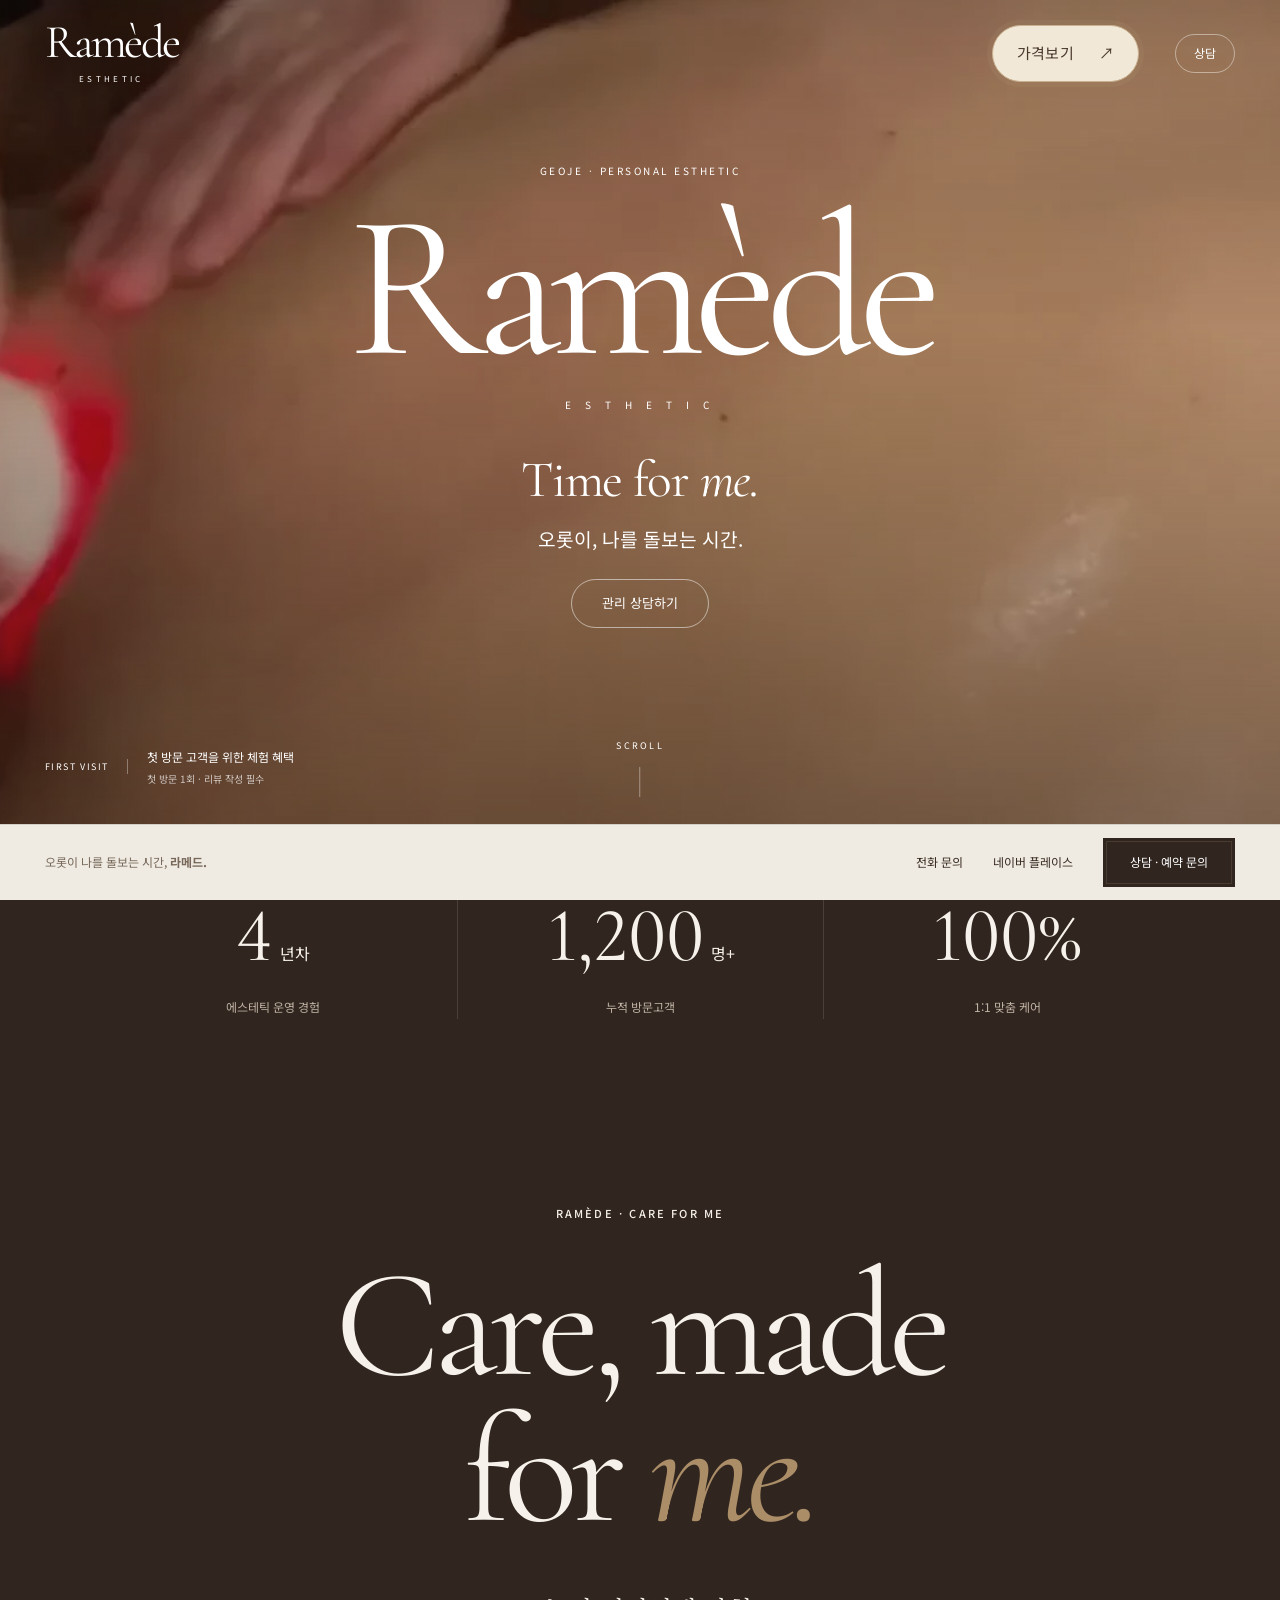
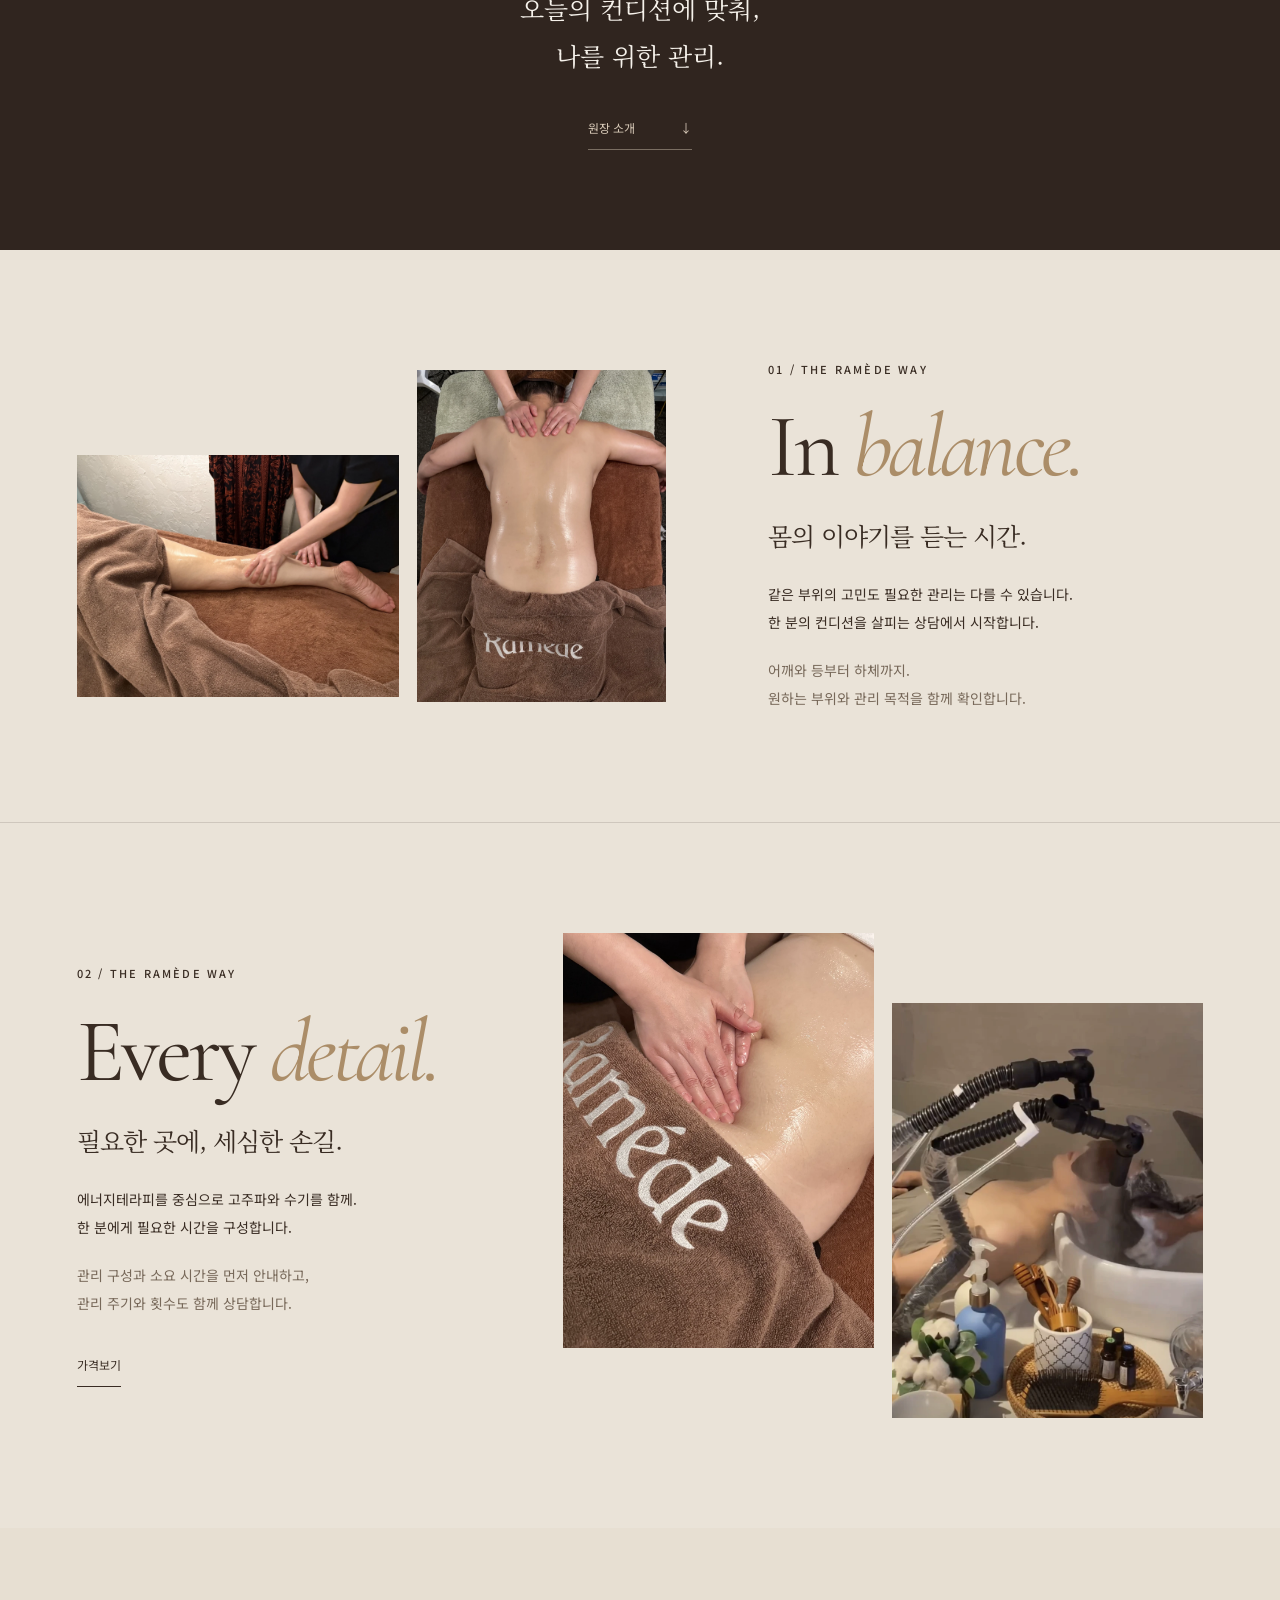
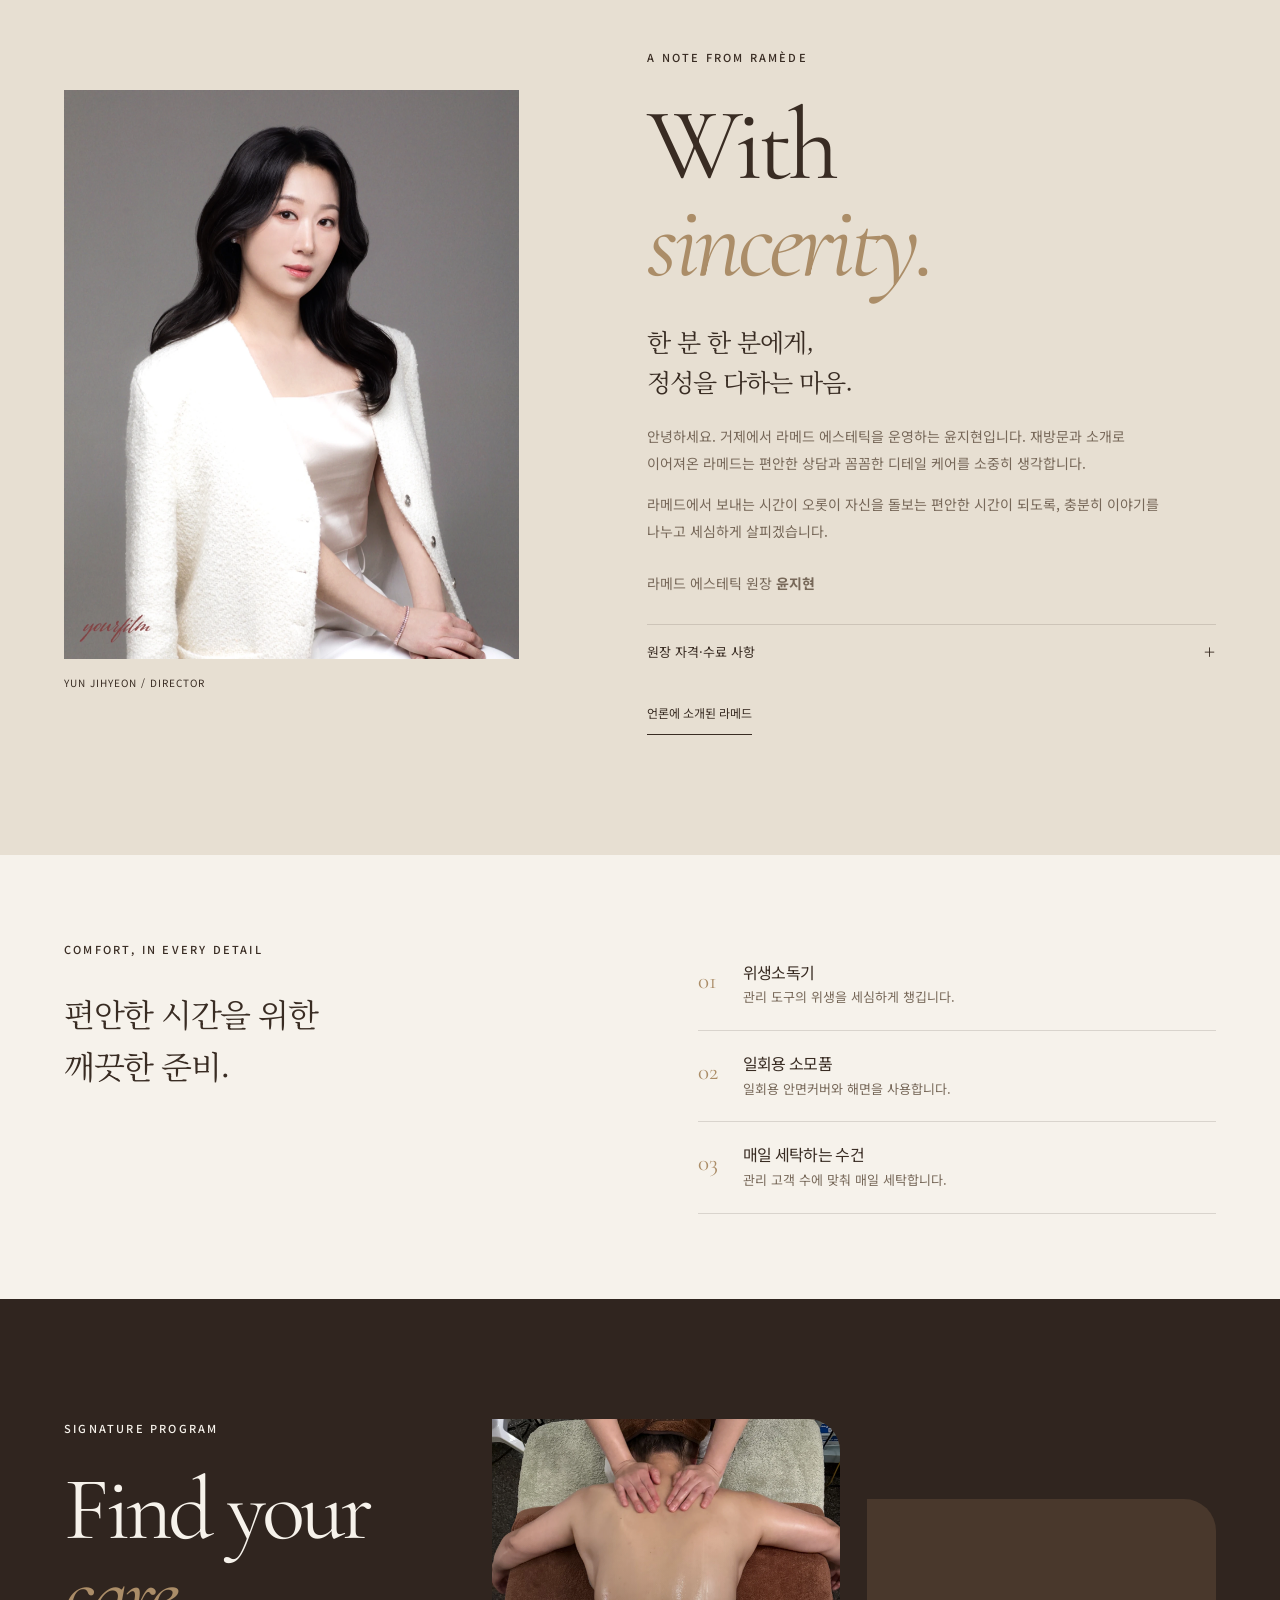
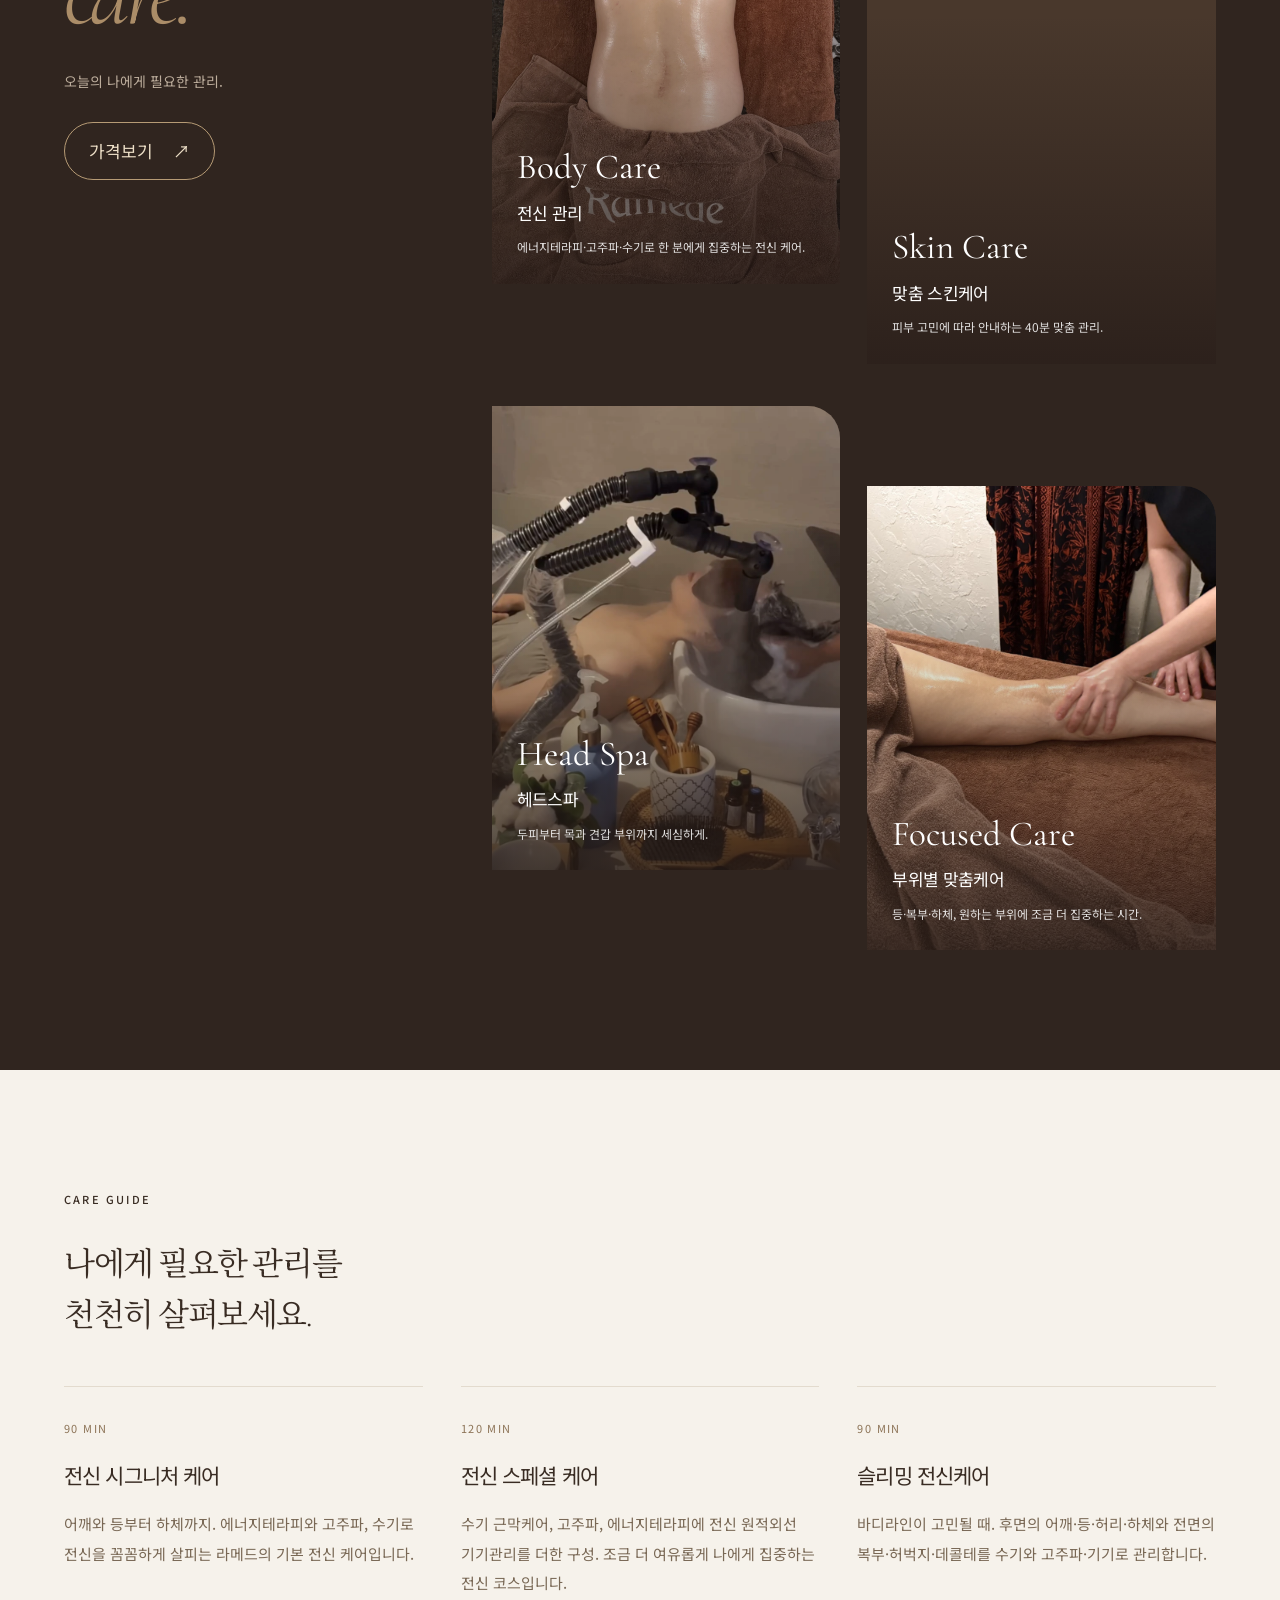
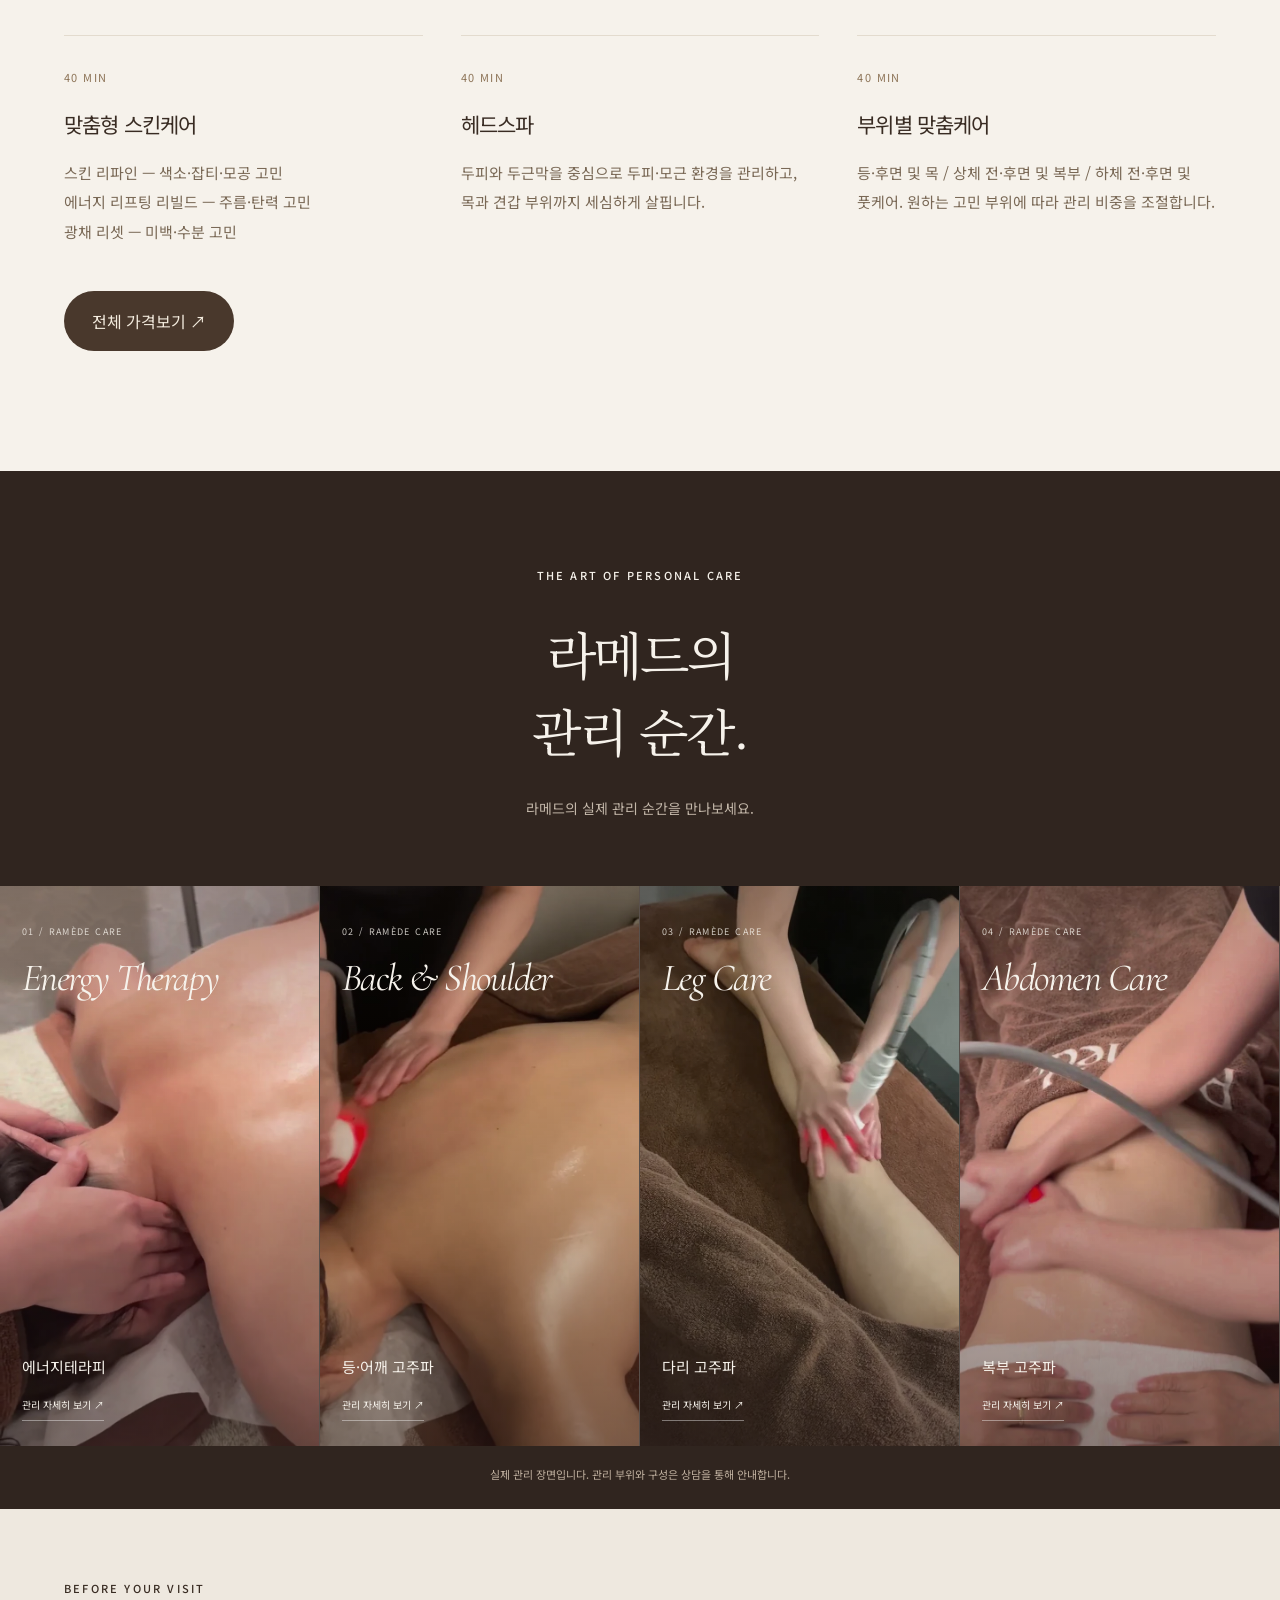
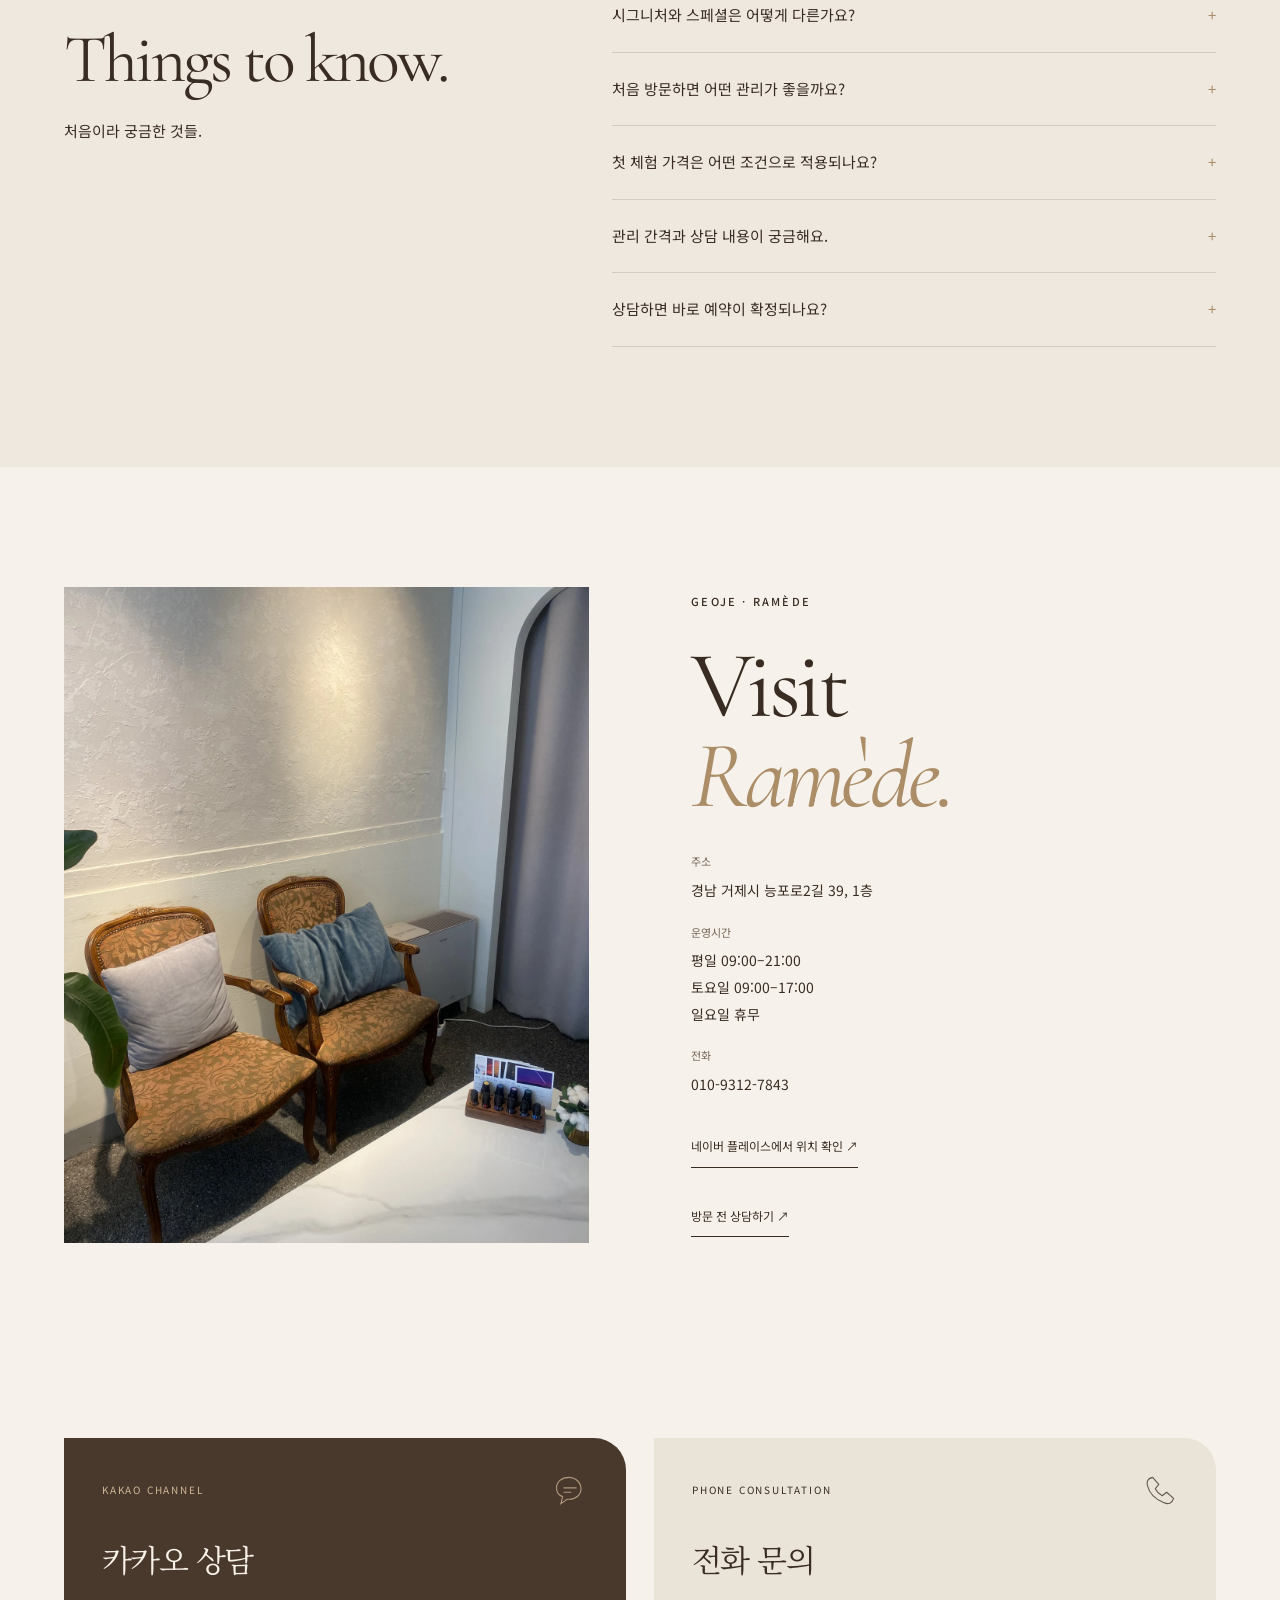
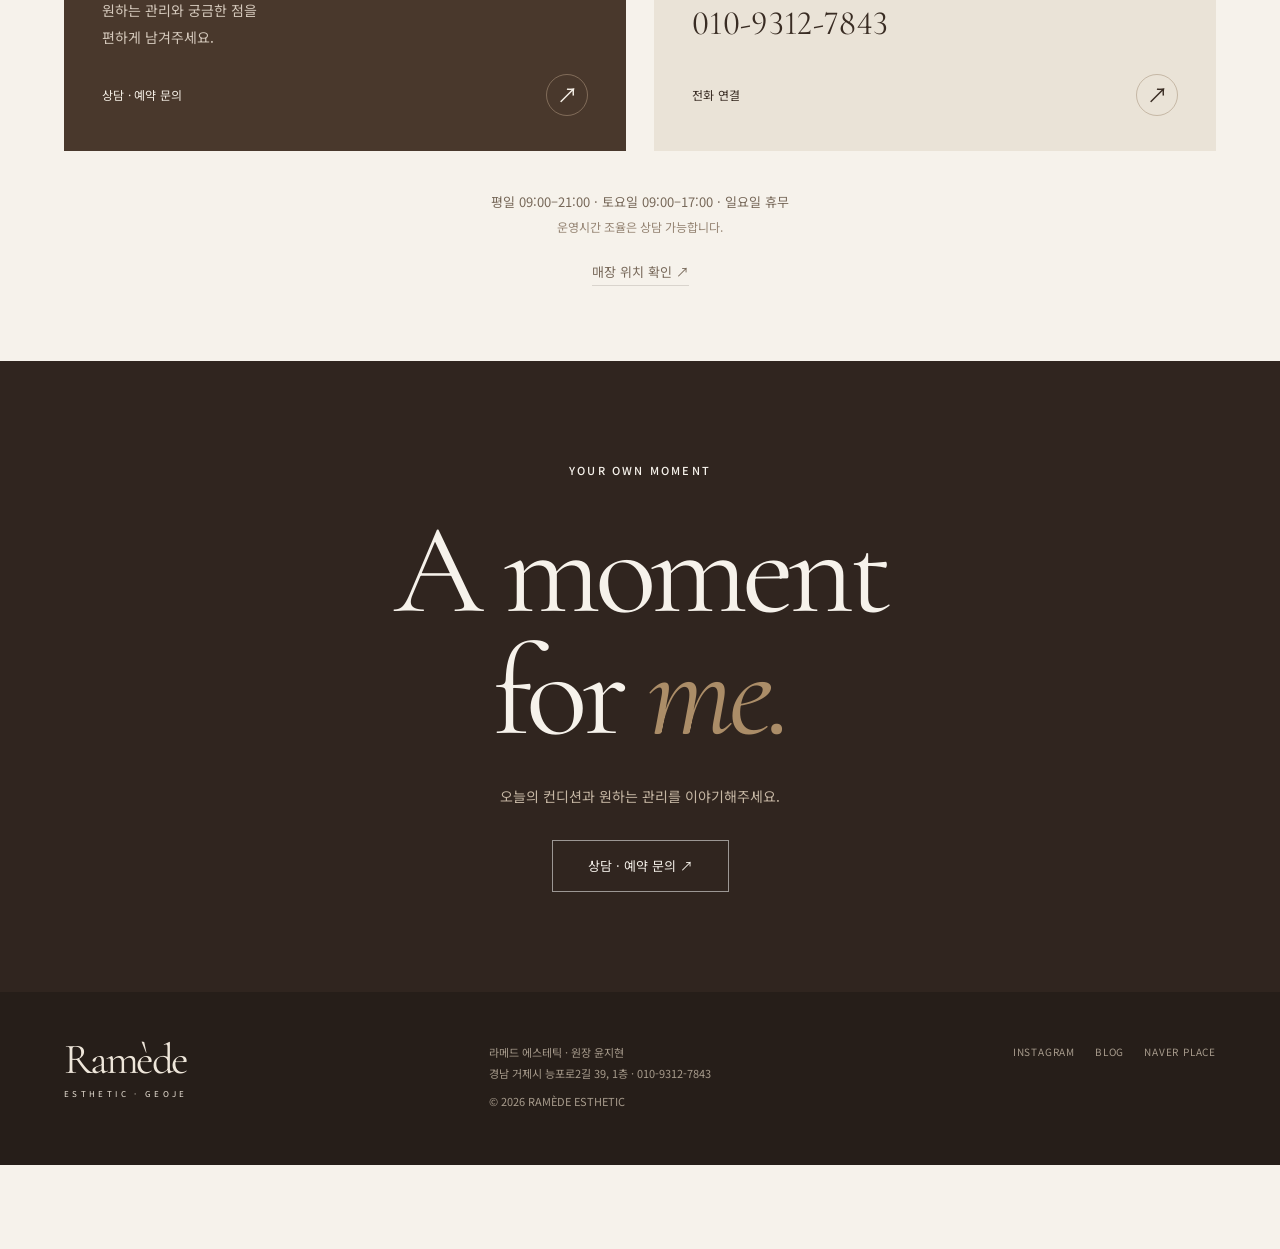
==== commit a1aba92c: "Consolidate main content with one price category r49" ====
--- a/about.html
+++ b/about.html
@@ -1,11 +1 @@
-<!doctype html>
-<html lang="ko"><head><meta charset="utf-8"><script>/* Set the initial position before content or fragment targets are parsed. */if('scrollRestoration' in history)history.scrollRestoration='manual';if(location.hash)history.replaceState(history.state,'',location.pathname+location.search);window.scrollTo({top:0,left:0,behavior:'instant'});window.addEventListener('pageshow',function(e){if(e.persisted)window.scrollTo({top:0,left:0,behavior:'instant'});});</script><meta name="viewport" content="width=device-width,initial-scale=1"><meta name="theme-color" content="#49382c"><title>라메드 소개 | 라메드 에스테틱</title><meta name="description" content="한 분 한 분의 컨디션을 살피는 라메드 에스테틱. 거제 능포동 에너지테라피·고주파·수기·헤드스파·맞춤 스킨케어. 상담 및 프로그램 안내."><meta property="og:title" content="라메드 에스테틱"><meta property="og:description" content="오롯이 나를 돌보는 시간, 라메드"><link rel="icon" href="favicon.svg"><link rel="preconnect" href="https://fonts.googleapis.com"><link rel="preconnect" href="https://fonts.gstatic.com" crossorigin><link href="https://fonts.googleapis.com/css2?family=Cormorant+Garamond:ital,wght@0,400;0,500;1,400&family=Noto+Sans+KR:wght@400;500;600&family=Noto+Serif+KR:wght@400;500&display=swap" rel="stylesheet"><link rel="stylesheet" href="style.css?v=20261110-r48"><script defer src="script.js?v=20261110-r48"></script></head><body class="subpage about-page"><a class="skip" href="#main">본문 바로가기</a><header class="site-header"><a class="logo" href="index.html" aria-label="라메드 처음으로">Ramède<span>ESTHETIC</span></a><nav class="desktop-nav" aria-label="주 메뉴"><a href="about.html">ABOUT</a><a href="solution.html">SOLUTION</a><a href="program.html">PROGRAM</a><a href="care-films.html">CARE FILMS</a><a href="location.html">LOCATION</a><a href="reservation.html">RESERVATION</a></nav><a class="header-contact" href="reservation.html">상담</a><button class="menu-toggle" aria-label="전체 메뉴 열기" aria-expanded="false" aria-controls="full-menu"><span></span><span></span></button></header><main id="main"><section class="page-heading"><p class="small-label">RAMÈDE ESTHETIC</p><h1>About Ramède</h1><h2>한 분에게 집중하는 라메드.</h2><p>에너지테라피를 중심으로, 오늘의 컨디션에 맞는 관리 방향을 함께 찾습니다.</p></section><section id="brand-story" class="brand-story"><div class="story-line reveal"><p class="small-label">THE RAMÈDE APPROACH</p><h2>Care begins<br>with <em>you.</em></h2><h3>오늘의 컨디션에서<br>시작하는 케어.</h3><p>원하는 부위와 생활 습관을 충분히 이야기한 뒤,<br>에너지테라피·고주파·수기로<br>관리 방향을 함께 찾습니다.</p><a class="underlined" href="#our-way">라메드의 관리 방식 <span>↗</span></a></div><figure class="about-photo reveal"><img src="promise-abdomen-20261106.jpeg" alt="라메드의 실제 복부 수기 관리" loading="lazy"><figcaption>PERSONAL CARE, WITH SINCERITY</figcaption></figure></section>
-<div class="philosophy" id="our-way"><section class="balance feature"><div class="balance-photos reveal"><figure><img src="balance-small.webp" width="1600" height="1200" alt="라메드의 실제 하체 수기 관리 사진" loading="lazy"></figure><figure><img src="balance-large.webp" width="1350" height="1800" alt="라메드의 실제 등과 어깨 수기 관리 사진" loading="lazy"></figure></div><div class="feature-copy reveal"><p class="section-no">01 / THE RAMÈDE WAY</p><h2>In <em>balance.</em></h2><h3>몸의 이야기를 듣는 시간.</h3><p>같은 부위의 고민도 필요한 관리는 다를 수 있습니다.<br>한 분의 컨디션을 살피는 상담에서 시작합니다.</p><p class="subtle">어깨와 등부터 하체까지.<br>원하는 부위와 관리 목적을 함께 확인합니다.</p></div></section>
-<section class="detail feature"><div class="feature-copy reveal"><p class="section-no">02 / THE RAMÈDE WAY</p><h2>Every <em>detail.</em></h2><h3>필요한 곳에, 세심한 손길.</h3><p>에너지테라피를 중심으로 고주파와 수기를 함께.<br>한 분에게 필요한 시간을 구성합니다.</p><p class="subtle">관리 구성과 소요 시간을 먼저 안내하고,<br>관리 주기와 횟수도 함께 상담합니다.</p><a class="underlined" href="program.html">프로그램 살펴보기</a></div><div class="detail-photo reveal"><img src="selected-photo-2-20261104.webp" alt="라메드의 실제 관리 손길" loading="lazy"><img src="detail-headspa-clean.webp" alt="라메드의 실제 헤드스파 관리 장면" loading="lazy"></div></section>
-</div><section class="director section" id="director"><div class="director-photo reveal"><img src="director.webp" alt="라메드 에스테틱 윤지현 원장 프로필" loading="lazy"><span>YUN JIHYEON / DIRECTOR</span></div><div class="director-copy reveal"><p class="small-label">A NOTE FROM RAMÈDE</p><h2>With<br><em>sincerity.</em></h2><h3>한 분 한 분에게,<br>정성을 다하는 마음.</h3><p>안녕하세요. 거제에서 라메드 에스테틱을 운영하는 윤지현입니다. 재방문과 소개로 이어져온 라메드는 편안한 상담과 꼼꼼한 디테일 케어를 소중히 생각합니다.</p><p>라메드에서 보내는 시간이 오롯이 자신을 돌보는 편안한 시간이 되도록, 충분히 이야기를 나누고 세심하게 살피겠습니다.</p><p class="signature">라메드 에스테틱 원장 <strong>윤지현</strong></p><details class="credentials"><summary>원장 자격·수료 사항 <span>＋</span></summary><ul><li>에스테틱 운영 4년 차</li><li>피부관리사 국가자격증 취득 / 종합미용사 면허 취득</li><li>에너지테라피 자격증 2급 수료</li><li>체형관리사·두피관리사 자격증 1급 수료</li><li>경락마사지 강사증 1급 수료</li></ul></details><a class="underlined" href="https://www.sikyungnews.com/news_view.jsp?ncd=4983" target="_blank" rel="noopener">언론에 소개된 라메드</a></div></section>
-<section class="hygiene section"><div class="reveal"><p class="small-label">COMFORT, IN EVERY DETAIL</p><h2>편안한 시간을 위한<br>깨끗한 준비.</h2></div><div class="hygiene-items reveal"><div><span>01</span><h3>위생소독기</h3><p>관리 도구의 위생을 세심하게 챙깁니다.</p></div><div><span>02</span><h3>일회용 소모품</h3><p>일회용 안면커버와 해면을 사용합니다.</p></div><div><span>03</span><h3>매일 세탁하는 수건</h3><p>관리 고객 수에 맞춰 매일 세탁합니다.</p></div></div></section>
-<section class="facts" id="facts" aria-label="라메드의 관리 원칙"><div class="fact-item" style="--fact-order:0"><span class="sr-only">운영 4년 차</span><span class="fact-value" aria-hidden="true"><span data-count-to="4">4</span><span class="fact-unit">년차</span></span><p>에스테틱 운영 경험</p></div><div class="fact-item" style="--fact-order:1"><span class="sr-only">누적 방문고객 1200명 이상</span><span class="fact-value" aria-hidden="true"><span data-count-to="1200" data-count-format="ko-KR">1,200</span><span class="fact-unit">명+</span></span><p>누적 방문고객</p></div><div class="fact-item" style="--fact-order:2"><span class="sr-only">100퍼센트 1대1 맞춤 케어</span><span class="fact-value" aria-hidden="true"><span data-count-to="100">100</span>%</span><p>1:1 맞춤 케어</p></div></section>
-<section class="page-cta reveal"><p class="small-label">YOUR OWN MOMENT</p><h2>A moment<br>for <em>me.</em></h2><p>오늘의 컨디션과 원하는 관리를 이야기해주세요.</p><a class="outline-link" href="reservation.html">상담 · 예약 문의 ↗</a></section></main><footer><a class="logo" href="index.html">Ramède<span>ESTHETIC · GEOJE</span></a><div><p>라메드 에스테틱 · 원장 윤지현</p><p>경남 거제시 능포로2길 39, 1층 · 010-9312-7843</p><small>© 2026 RAMÈDE ESTHETIC</small></div><div class="social"><a href="https://www.instagram.com/ramede_spa/" target="_blank" rel="noopener">INSTAGRAM</a><a href="https://blog.naver.com/ramede_spa" target="_blank" rel="noopener">BLOG</a><a href="https://map.naver.com/p/entry/place/1915856797?placePath=%2Fhome" target="_blank" rel="noopener">NAVER PLACE</a></div></footer>
-
-<div class="fixed-bar" aria-label="빠른 상담"><p>오롯이 나를 돌보는 시간, <strong>라메드.</strong></p><a href="tel:01093127843">전화 문의</a><a href="https://map.naver.com/p/entry/place/1915856797?placePath=%2Fhome" target="_blank" rel="noopener">네이버 플레이스</a><a class="fixed-primary" href="reservation.html">상담 · 예약 문의</a></div>
-<div class="full-menu" id="full-menu" role="dialog" aria-modal="true" aria-label="전체 메뉴" hidden><div class="menu-masthead"><a class="logo" href="index.html" aria-label="라메드 처음으로">Ramède<span>ESTHETIC</span></a><button class="menu-close" aria-label="전체 메뉴 닫기">×</button><p>오롯이, 나를 돌보는 시간.</p></div><nav aria-label="전체 메뉴 항목"><a href="about.html">ABOUT <small>라메드 소개</small></a><a href="solution.html">SOLUTION</a><a href="program.html">PROGRAM</a><a href="care-films.html">CARE FILMS <small>실제 관리 영상</small></a><a href="location.html">LOCATION <small>오시는 길</small></a><a href="reservation.html">RESERVATION <small>상담·예약 문의</small></a></nav><div class="menu-contact"><a href="tel:01093127843">010-9312-7843</a><span>GEOJE · RAMÈDE ESTHETIC</span></div></div></body></html>+<!doctype html><html lang="ko"><head><meta charset="utf-8"><meta http-equiv="refresh" content="0;url=index.html#director"><title>라메드 에스테틱</title></head><body><a href="index.html#director">라메드 홈페이지로 이동</a></body></html>
